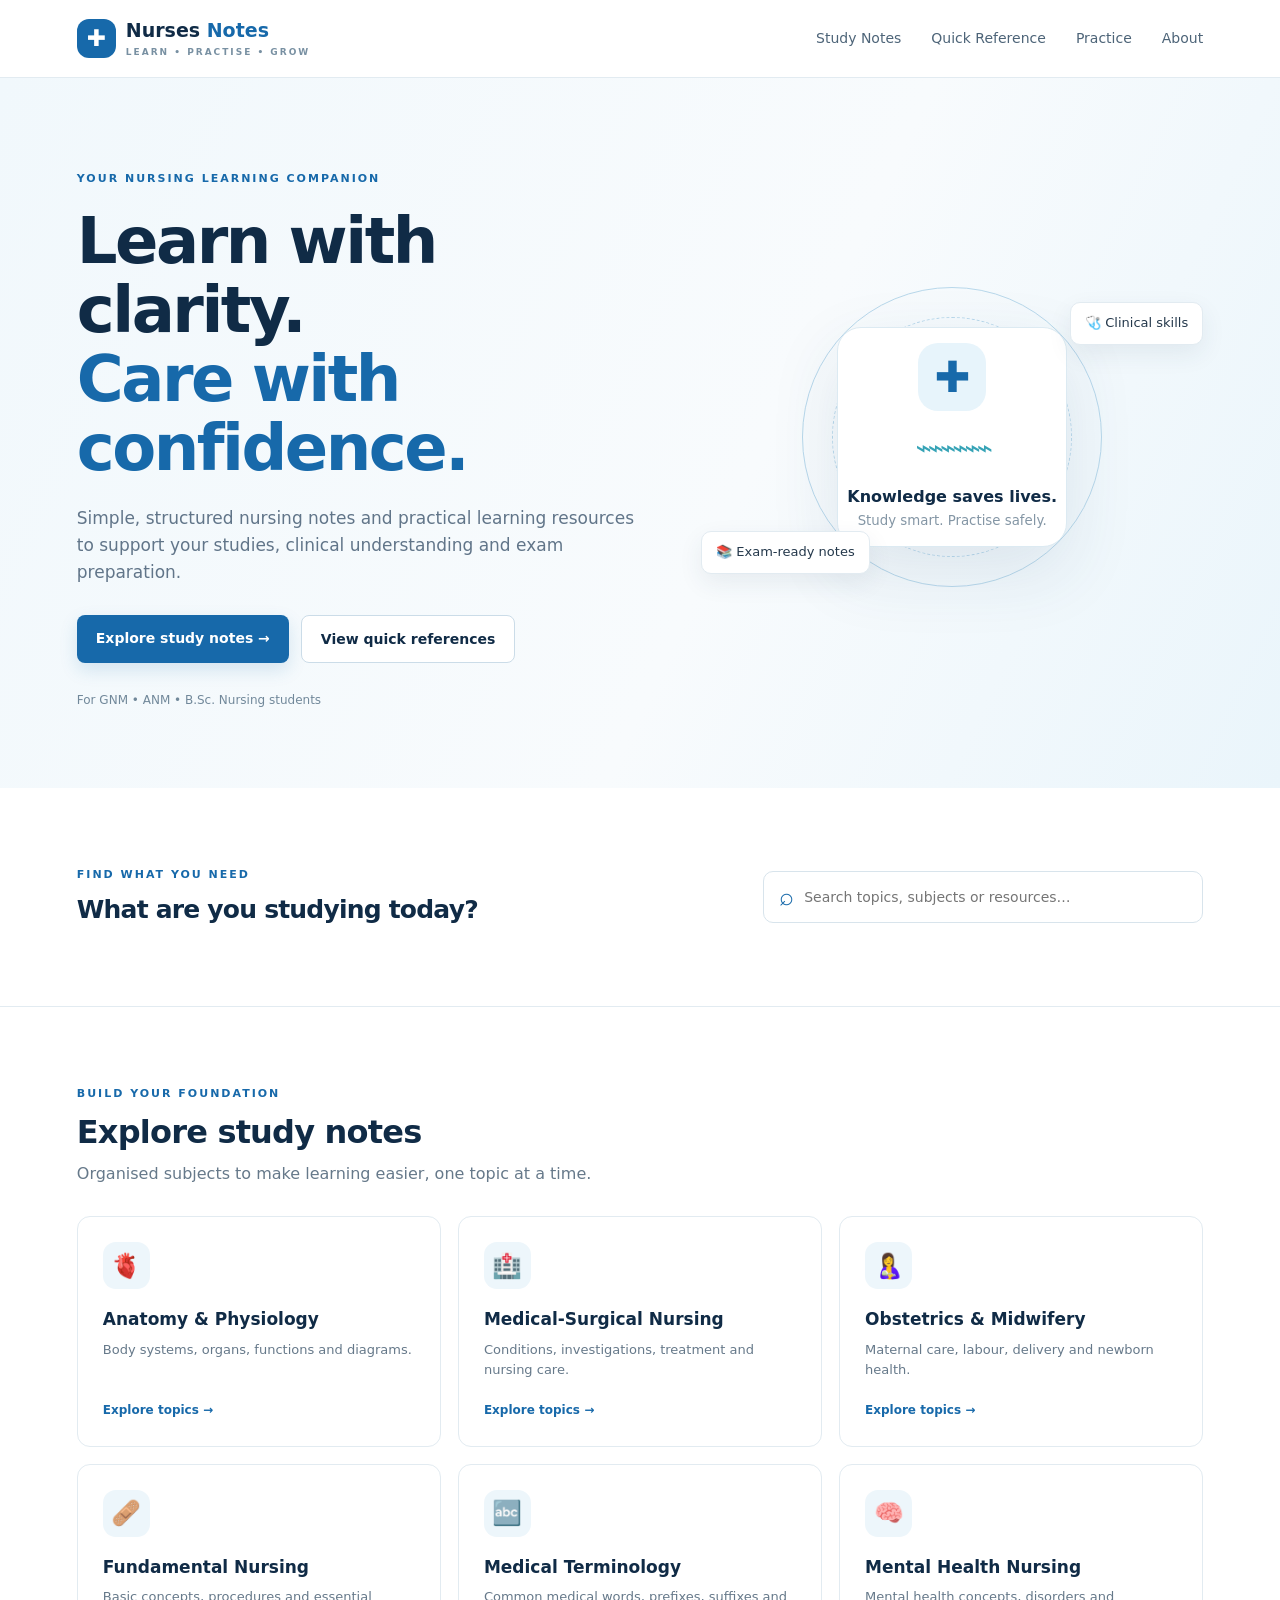
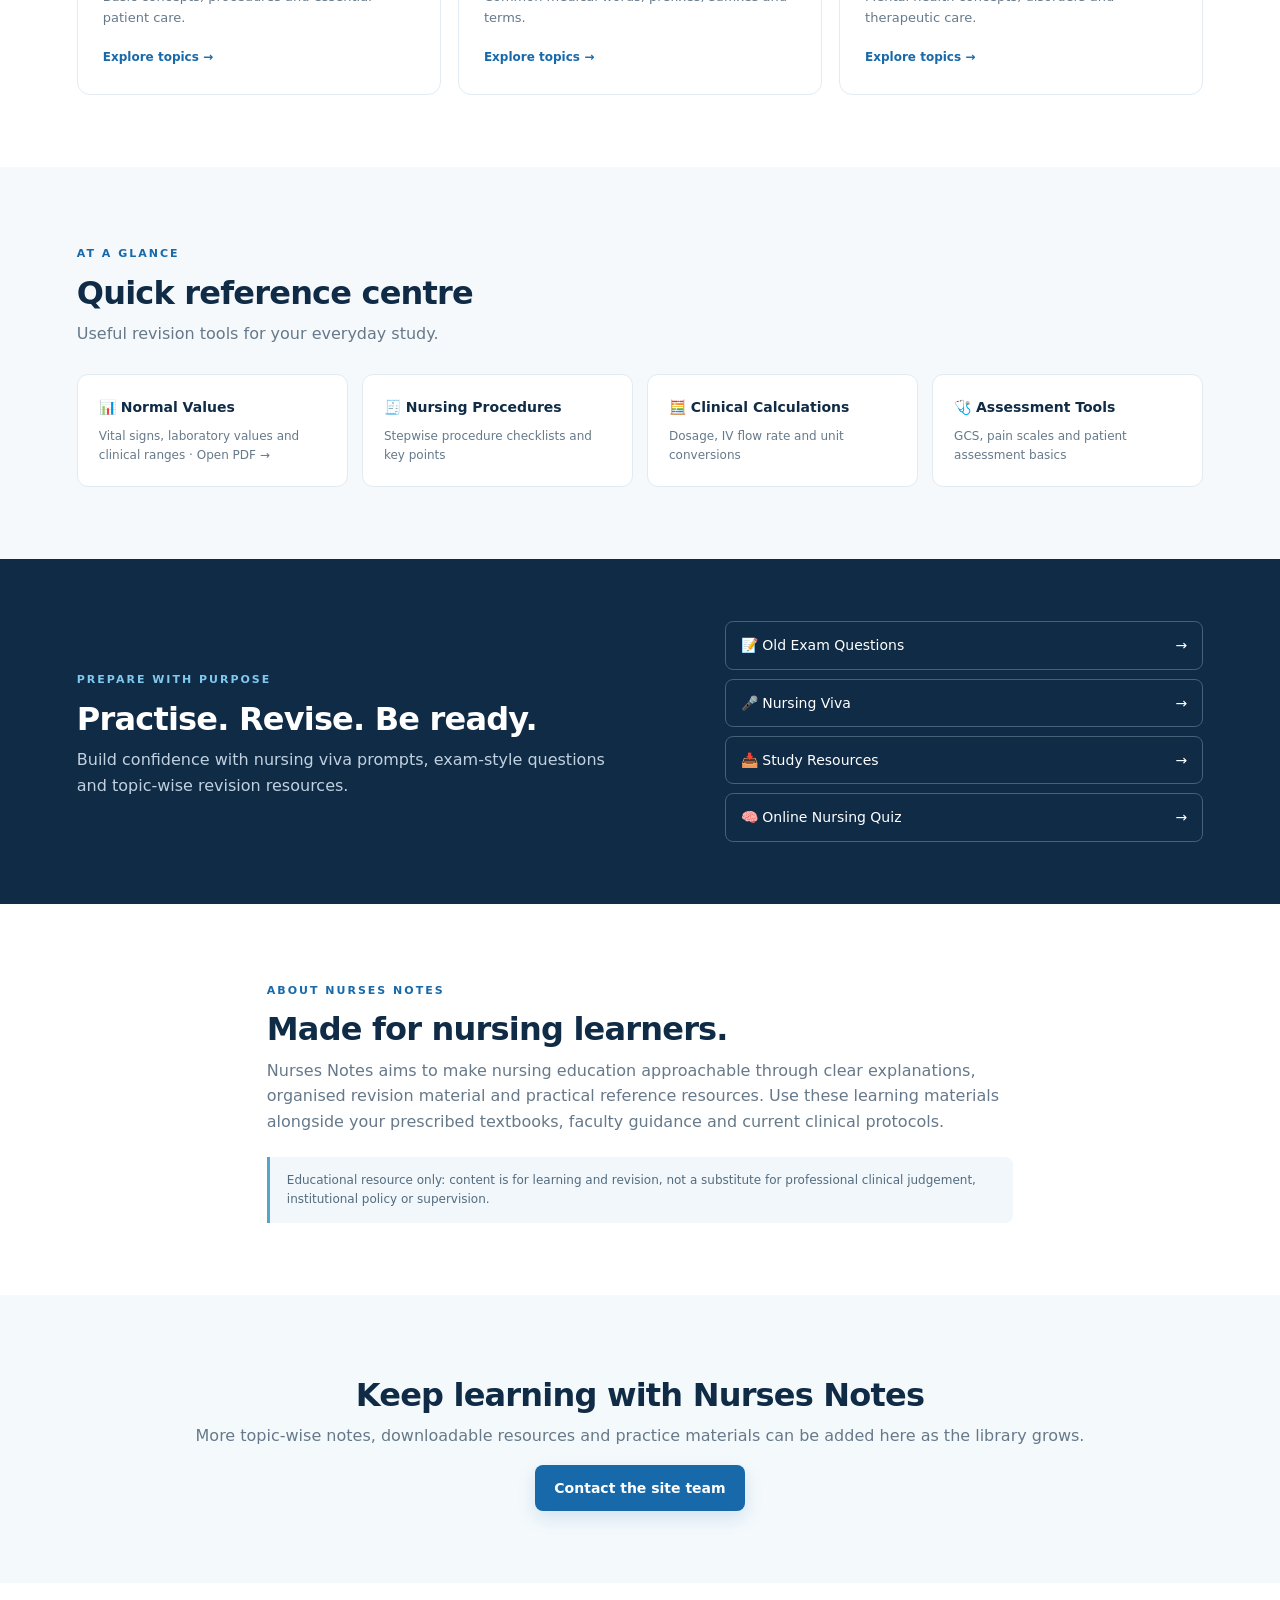
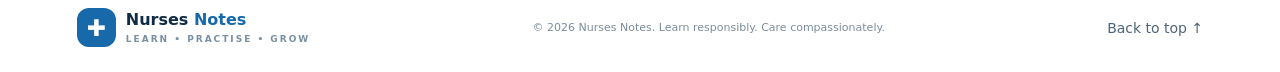
==== index.html @ 8c1443d1 "Fix HTML formatting and structure" ====
<!doctype html>
<html lang="en">
<head>
<meta charset="utf-8"><meta name="viewport" content="width=device-width, initial-scale=1">
<meta name="description" content="Nurses Notes — clear, exam-oriented nursing study notes, clinical reference charts and practice resources for nursing students.">
<title>Nurses Notes | Nursing Education</title>

<link rel="stylesheet" href="style.css">
</head>
<body>
<header class="topbar"><a class="brand" href="#home"><span class="brandmark">✚</span><span>Nurses <b>Notes</b><small>LEARN • PRACTISE • GROW</small></span></a><button class="menu" id="menu" aria-label="Toggle navigation">☰</button><nav id="nav"><a href="#subjects">Study Notes</a><a href="#quick">Quick Reference</a><a href="#practice">Practice</a><a href="#about">About</a></nav></header>
<main>
<section class="hero" id="home"><div class="hero-copy"><span class="eyebrow">YOUR NURSING LEARNING COMPANION</span><h1>Learn with clarity.<br><em>Care with confidence.</em></h1><p>Simple, structured nursing notes and practical learning resources to support your studies, clinical understanding and exam preparation.</p><div class="hero-actions"><a class="btn primary" href="#subjects">Explore study notes →</a><a class="btn secondary" href="#quick">View quick references</a></div><div class="trustline">For GNM • ANM • B.Sc. Nursing students</div></div><div class="hero-art"><div class="orbit orbit1"></div><div class="orbit orbit2"></div><div class="medical-card"><div class="cross">✚</div><div class="pulse">⌁⌁⌁⌁⌁⌁</div><strong>Knowledge saves lives.</strong><small>Study smart. Practise safely.</small></div><div class="float f1">🩺 Clinical skills</div><div class="float f2">📚 Exam-ready notes</div></div></section>
<section class="search-section"><div><span class="eyebrow">FIND WHAT YOU NEED</span><h2>What are you studying today?</h2></div><div class="searchbox"><span>⌕</span><input id="search" type="search" placeholder="Search topics, subjects or resources…" aria-label="Search study topics"></div></section>
<section class="section" id="subjects"><div class="section-head"><div><span class="eyebrow">BUILD YOUR FOUNDATION</span><h2>Explore study notes</h2><p>Organised subjects to make learning easier, one topic at a time.</p></div></div><div class="cards" id="cards">
<a class="subject" data-search="anatomy physiology body systems organs" href="anatomy-physiology.html"><span class="subject-icon">🫀</span><h3>Anatomy & Physiology</h3><p>Body systems, organs, functions and diagrams.</p><span class="more">Explore topics →</span></a>
<a class="subject" data-search="medical surgical nursing msn disease care" href="#contact"><span class="subject-icon">🏥</span><h3>Medical-Surgical Nursing</h3><p>Conditions, investigations, treatment and nursing care.</p><span class="more">Explore topics →</span></a>
<a class="subject" data-search="obstetrics midwifery pregnancy labour newborn" href="#contact"><span class="subject-icon">🤱</span><h3>Obstetrics & Midwifery</h3><p>Maternal care, labour, delivery and newborn health.</p><span class="more">Explore topics →</span></a>
<a class="subject" data-search="fundamental nursing procedures patient care" href="#contact"><span class="subject-icon">🩹</span><h3>Fundamental Nursing</h3><p>Basic concepts, procedures and essential patient care.</p><span class="more">Explore topics →</span></a>
<a class="subject" data-search="medical terminology definitions abbreviations" href="medical-terminology.html"><span class="subject-icon">🔤</span><h3>Medical Terminology</h3><p>Common medical words, prefixes, suffixes and terms.</p><span class="more">Explore topics →</span></a>
<a class="subject" data-search="psychiatric mental health nursing" href="#contact"><span class="subject-icon">🧠</span><h3>Mental Health Nursing</h3><p>Mental health concepts, disorders and therapeutic care.</p><span class="more">Explore topics →</span></a>
</div><p id="empty" class="empty" hidden>No matching topics found. Try another search.</p></section>
<section class="quick" id="quick"><div class="section-head"><div><span class="eyebrow">AT A GLANCE</span><h2>Quick reference centre</h2><p>Useful revision tools for your everyday study.</p></div></div><div class="quick-grid"><a href="normal-values.html"><b>📊 Normal Values</b><span>Vital signs, laboratory values and clinical ranges · Open PDF →</span></a><a href="#contact"><b>🧾 Nursing Procedures</b><span>Stepwise procedure checklists and key points</span></a><a href="#contact"><b>🧮 Clinical Calculations</b><span>Dosage, IV flow rate and unit conversions</span></a><a href="#contact"><b>🩺 Assessment Tools</b><span>GCS, pain scales and patient assessment basics</span></a></div></section>
<section class="practice" id="practice"><div><span class="eyebrow">PREPARE WITH PURPOSE</span><h2>Practise. Revise. Be ready.</h2><p>Build confidence with nursing viva prompts, exam-style questions and topic-wise revision resources.</p></div>
<div class="practice-links">

  <a href="old-exam-questions.html">
    📝 Old Exam Questions <span>→</span>
</a>
  <a href="#contact">
    🎤 Nursing Viva <span>→</span>
  </a>

  <a href="#contact">
    📥 Study Resources <span>→</span>
  </a>

  <a href="https://script.google.com/macros/s/AKfycbwwHkb-gn8JX1V6JcZS92VtMANInngzxkY0jnLESc9fjKZUJKZQ8vE0WVsuKpTN9gYFHg/exec" target="_blank" rel="noopener">
    🧠 Online Nursing Quiz <span>→</span>
</a>

</div></section>

<section class="about" id="about"><span class="eyebrow">ABOUT NURSES NOTES</span><h2>Made for nursing learners.</h2><p>Nurses Notes aims to make nursing education approachable through clear explanations, organised revision material and practical reference resources. Use these learning materials alongside your prescribed textbooks, faculty guidance and current clinical protocols.</p><div class="note">Educational resource only: content is for learning and revision, not a substitute for professional clinical judgement, institutional policy or supervision.</div></section>
<section class="contact" id="contact"><h2>Keep learning with Nurses Notes</h2><p>More topic-wise notes, downloadable resources and practice materials can be added here as the library grows.</p><a class="btn primary" href="contact.html">Contact the site team</a></section>
</main>
<footer><a class="brand" href="#home"><span class="brandmark">✚</span><span>Nurses <b>Notes</b><small>LEARN • PRACTISE • GROW</small></span></a><p>© 2026 Nurses Notes. Learn responsibly. Care compassionately.</p><a href="#home">Back to top ↑</a></footer>
<script src="index.js"></script>
</body></html>
---- style.css ----
:root{--navy:#102b46;--blue:#1769aa;--cyan:#e9f5fb;--ink:#24384b;--muted:#66798a;--line:#e2ebf1;--white:#fff}*{box-sizing:border-box}html{scroll-behavior:smooth}body{margin:0;font-family:Inter,ui-sans-serif,system-ui,-apple-system,"Segoe UI",sans-serif;color:var(--ink);line-height:1.6;background:#fff}
.topbar{height:78px;display:flex;align-items:center;justify-content:space-between;padding:0 max(calc((100% - 1160px)/2),6%);border-bottom:1px solid var(--line);background:#ffffffed;position:sticky;top:0;z-index:5;backdrop-filter:blur(12px)}
.brand{display:flex;gap:10px;align-items:center;text-decoration:none;color:var(--navy);font-size:19px;font-weight:650;line-height:1.15}.brand b{color:var(--blue)}
.brand small{display:block;font-size:9px;letter-spacing:2px;color:#7890a2;margin-top:5px}
.brandmark{width:39px;height:39px;border-radius:12px;background:var(--blue);color:white;display:grid;place-items:center;font-size:23px}nav{display:flex;gap:30px}nav a,footer>a{font-size:14px;color:#4d6478;text-decoration:none}nav a:hover,footer>a:hover{color:var(--blue)}
.menu{display:none;background:none;border:0;font-size:25px;color:var(--navy)}
.hero{background:linear-gradient(115deg,#f1f8fc 0%,#f8fbfd 58%,#eaf5fb 100%);padding:86px max(calc((100% - 1160px)/2),6%) 78px;display:grid;grid-template-columns:1.08fr .92fr;align-items:center;gap:35px;min-height:500px}
.eyebrow{font-size:11px;letter-spacing:2px;font-weight:750;color:var(--blue)}h1,h2,h3,p{margin-top:0}h1{font-size:clamp(42px,5vw,64px);line-height:1.08;letter-spacing:-2.5px;color:var(--navy);margin:17px 0 22px}h1 em{font-style:normal;color:var(--blue)}
.hero-copy>p{font-size:17px;color:#617589;max-width:560px}
.hero-actions{display:flex;gap:12px;flex-wrap:wrap;margin-top:28px}
.btn{padding:12px 19px;border-radius:8px;text-decoration:none;font-weight:650;font-size:14px;display:inline-block}
.primary{background:var(--blue);color:white;box-shadow:0 7px 18px #1769aa26}
.secondary{border:1px solid #cbdce8;color:var(--navy);background:white}
.trustline{margin-top:28px;color:#71889a;font-size:12px}
.hero-art{height:330px;position:relative;display:grid;place-items:center}
.orbit{position:absolute;border:1px solid #b8d8eb;border-radius:50%;width:300px;height:300px}
.orbit2{width:240px;height:240px;border-style:dashed}
.medical-card{width:230px;height:220px;background:white;border:1px solid #dceaf2;border-radius:24px;box-shadow:0 25px 70px #234c6b1c;display:flex;flex-direction:column;align-items:center;justify-content:center;z-index:1}
.cross{width:68px;height:68px;border-radius:20px;background:#e7f4fb;color:var(--blue);font-size:43px;display:grid;place-items:center}
.pulse{font-size:27px;color:#36a3b6;letter-spacing:-4px;margin:15px}
.medical-card strong{color:var(--navy)}
.medical-card small{color:#8496a5}
.float{position:absolute;background:white;border:1px solid var(--line);border-radius:10px;padding:10px 14px;box-shadow:0 9px 25px #25465b14;font-size:13px;z-index:2}
.f1{top:30px;right:0}.f2{bottom:28px;left:0}
.search-section,.section,.quick,.about,.contact{padding:72px max(calc((100% - 1160px)/2),6%)}
.search-section{display:flex;align-items:center;justify-content:space-between;gap:30px;border-bottom:1px solid var(--line)}h2{font-size:32px;letter-spacing:-.8px;line-height:1.2;color:var(--navy);margin:9px 0 9px}
.search-section h2{font-size:25px}.searchbox{width:min(440px,100%);border:1px solid #d8e4ec;border-radius:10px;display:flex;align-items:center;padding:0 15px;height:52px;color:var(--blue);font-size:25px;background:#fff}
.searchbox input{border:0;outline:0;width:100%;padding:10px;font:inherit;font-size:14px;color:var(--ink)}.section-head p,.quick .section-head p{color:var(--muted);margin-bottom:0}.cards{display:grid;grid-template-columns:repeat(3,1fr);gap:17px;margin-top:30px}
.subject{padding:25px;border:1px solid var(--line);border-radius:13px;text-decoration:none;color:inherit;transition:.2s;background:#fff}
.subject:hover{transform:translateY(-4px);box-shadow:0 15px 35px #173b5610;border-color:#b9d8e9}
.subject-icon{width:47px;height:47px;border-radius:13px;background:#edf6fb;display:grid;place-items:center;font-size:24px}
.subject h3{color:var(--navy);font-size:17px;margin:17px 0 6px}.subject p{font-size:13px;color:var(--muted);min-height:42px;margin-bottom:14px}
.more{font-size:12px;color:var(--blue);font-weight:700}.empty{color:var(--muted);padding:20px}.quick{background:#f5f9fc}.quick-grid{display:grid;grid-template-columns:repeat(4,1fr);gap:14px;margin-top:28px}
.quick-grid a{padding:21px;background:#fff;border:1px solid var(--line);border-radius:11px;text-decoration:none;color:var(--navy)}.quick-grid b,.quick-grid span{display:block}.quick-grid b{font-size:14px}.quick-grid span{font-size:12px;color:var(--muted);margin-top:8px}
.practice{background:var(--navy);color:white;padding:62px max(calc((100% - 1160px)/2),6%);display:grid;grid-template-columns:1fr .8fr;gap:50px;align-items:center}.practice .eyebrow{color:#80c8ed}.practice h2{color:white}.practice p{color:#c1d1df;max-width:530px;margin:0}.practice-links{display:grid;gap:9px}.practice-links a{display:flex;justify-content:space-between;padding:12px 15px;border:1px solid #456077;border-radius:8px;color:white;text-decoration:none;font-size:14px}.practice-links a:hover{background:#1a3d5a}.about{max-width:900px;margin:auto}.about p{color:var(--muted);max-width:780px}.note{background:#f1f7fa;border-left:3px solid #55a4ca;padding:14px 17px;border-radius:0 8px 8px 0;font-size:12px;color:#536b7e;margin-top:22px}.contact{text-align:center;background:#f4f9fc}.contact p{color:var(--muted)}footer{padding:25px max(calc((100% - 1160px)/2),6%);display:flex;align-items:center;justify-content:space-between;gap:20px}footer p{font-size:11px;color:#7b8d9c;margin:0}footer .brand{font-size:16px}.empty[hidden]{display:none}@media(max-width:760px){.topbar{height:68px;padding:0 5%}.menu{display:block}nav{display:none;position:absolute;top:67px;left:0;right:0;padding:16px 6%;background:white;border-bottom:1px solid var(--line);flex-direction:column;gap:14px}nav.open{display:flex}.hero{padding:60px 6% 48px;grid-template-columns:1fr;min-height:auto}.hero-art{height:270px}.orbit{width:250px;height:250px}.orbit2{width:205px;height:205px}.search-section{padding:45px 6%;display:block}.searchbox{margin-top:20px}.section,.quick,.about,.contact{padding:52px 6%}h2{font-size:27px}.cards{grid-template-columns:1fr 1fr}.quick-grid{grid-template-columns:1fr 1fr}.practice{padding:48px 6%;grid-template-columns:1fr;gap:25px}footer{padding:25px 6%;flex-wrap:wrap}footer p{order:3;width:100%}}@media(max-width:440px){.cards{grid-template-columns:1fr}.hero-actions .btn{width:100%;text-align:center}.quick-grid{grid-template-columns:1fr 1fr}.float{font-size:11px;padding:8px}.f1{right:-4px}.f2{left:-4px}}
.site-logo {
    width: 25px !important;
    height: 25px !important;
    max-width: 25px !important;
    max-height: 25px !important;
    object-fit: contain;
    display: inline-block;
    vertical-align: middle;
    margin: 2px;
}
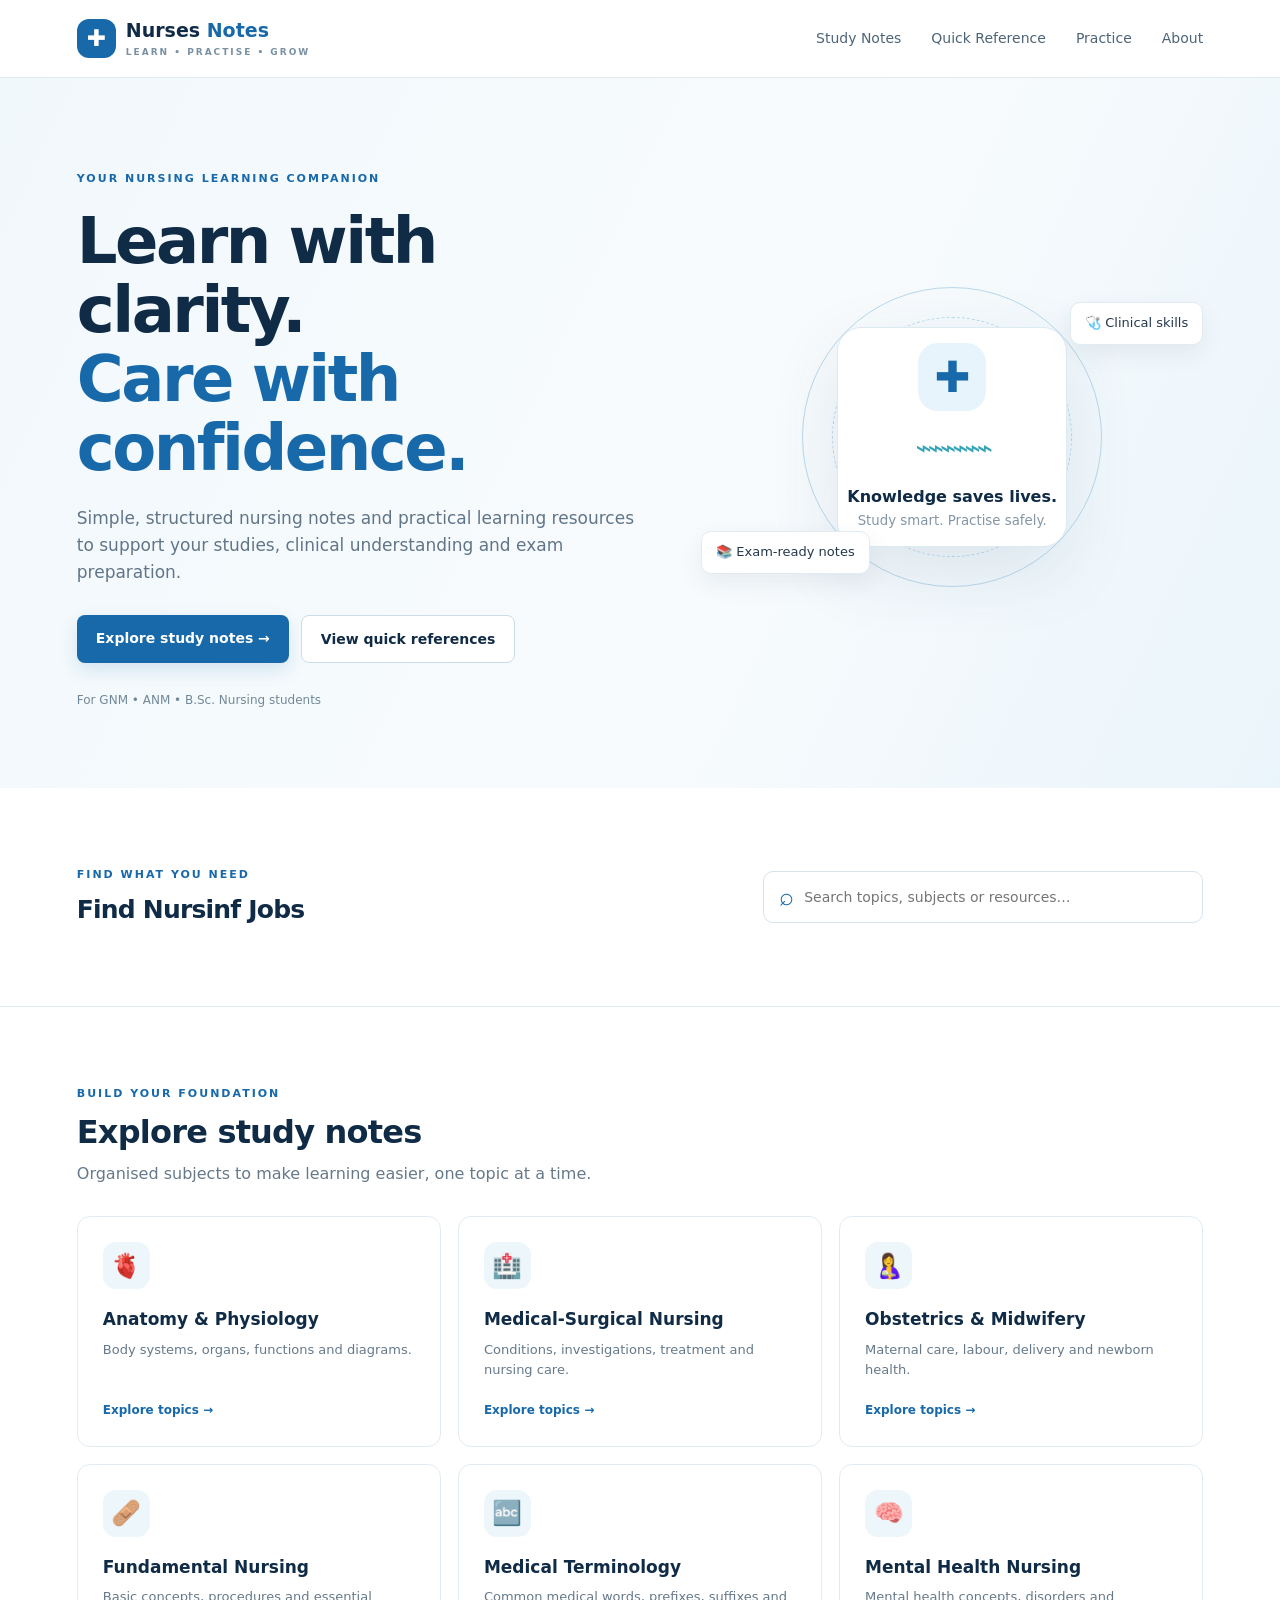
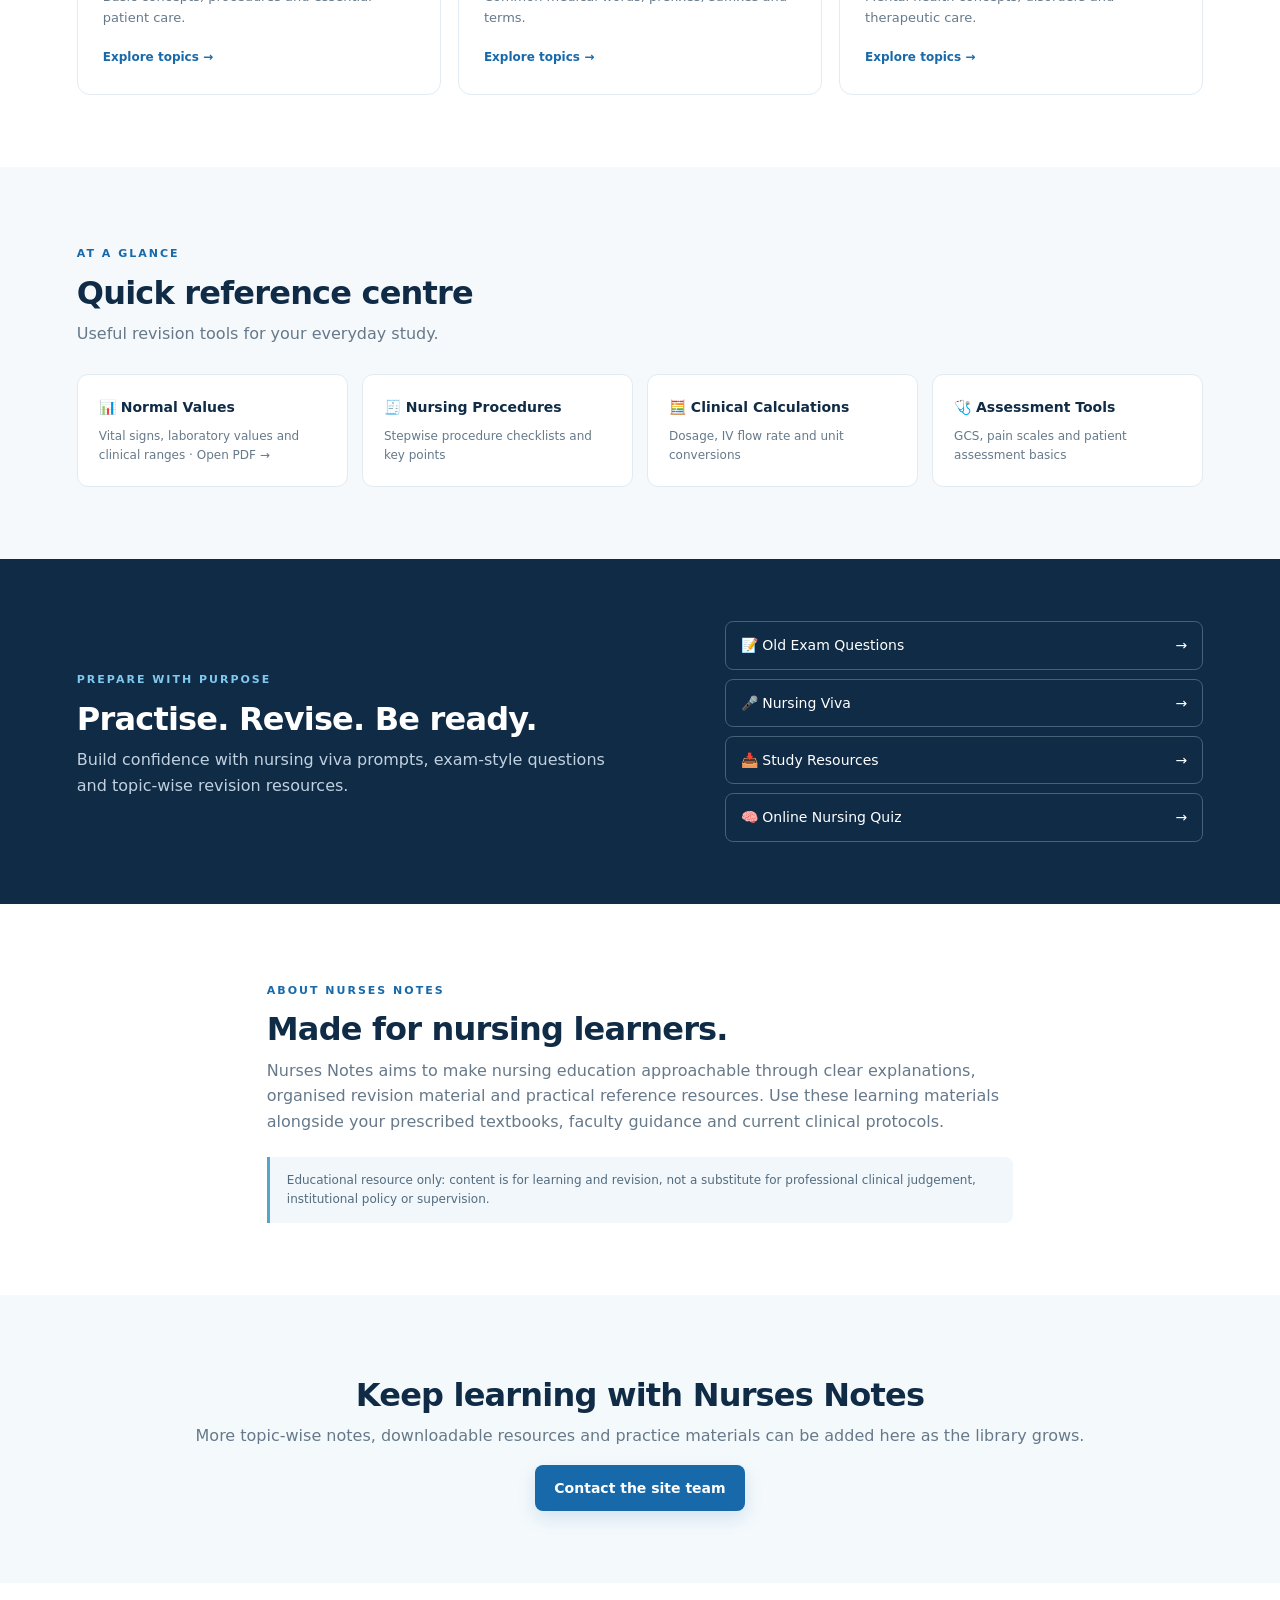
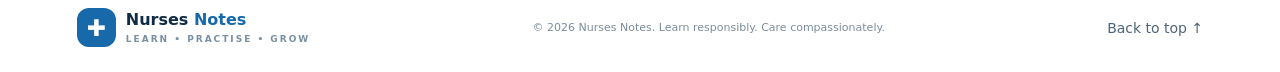
==== commit 6a17a997: "Fix HTML formatting issues in index.html" ====
--- a/index.html
+++ b/index.html
@@ -11,7 +11,7 @@
 <header class="topbar"><a class="brand" href="#home"><span class="brandmark">✚</span><span>Nurses <b>Notes</b><small>LEARN • PRACTISE • GROW</small></span></a><button class="menu" id="menu" aria-label="Toggle navigation">☰</button><nav id="nav"><a href="#subjects">Study Notes</a><a href="#quick">Quick Reference</a><a href="#practice">Practice</a><a href="#about">About</a></nav></header>
 <main>
 <section class="hero" id="home"><div class="hero-copy"><span class="eyebrow">YOUR NURSING LEARNING COMPANION</span><h1>Learn with clarity.<br><em>Care with confidence.</em></h1><p>Simple, structured nursing notes and practical learning resources to support your studies, clinical understanding and exam preparation.</p><div class="hero-actions"><a class="btn primary" href="#subjects">Explore study notes →</a><a class="btn secondary" href="#quick">View quick references</a></div><div class="trustline">For GNM • ANM • B.Sc. Nursing students</div></div><div class="hero-art"><div class="orbit orbit1"></div><div class="orbit orbit2"></div><div class="medical-card"><div class="cross">✚</div><div class="pulse">⌁⌁⌁⌁⌁⌁</div><strong>Knowledge saves lives.</strong><small>Study smart. Practise safely.</small></div><div class="float f1">🩺 Clinical skills</div><div class="float f2">📚 Exam-ready notes</div></div></section>
-<section class="search-section"><div><span class="eyebrow">FIND WHAT YOU NEED</span><h2>What are you studying today?</h2></div><div class="searchbox"><span>⌕</span><input id="search" type="search" placeholder="Search topics, subjects or resources…" aria-label="Search study topics"></div></section>
+<section class="search-section"><div><span class="eyebrow">FIND WHAT YOU NEED</span><h2>Find Nursinf Jobs</h2></div><div class="searchbox"><span>⌕</span><input id="search" type="search" placeholder="Search topics, subjects or resources…" aria-label="Search study topics"></div></section>
 <section class="section" id="subjects"><div class="section-head"><div><span class="eyebrow">BUILD YOUR FOUNDATION</span><h2>Explore study notes</h2><p>Organised subjects to make learning easier, one topic at a time.</p></div></div><div class="cards" id="cards">
 <a class="subject" data-search="anatomy physiology body systems organs" href="anatomy-physiology.html"><span class="subject-icon">🫀</span><h3>Anatomy & Physiology</h3><p>Body systems, organs, functions and diagrams.</p><span class="more">Explore topics →</span></a>
 <a class="subject" data-search="medical surgical nursing msn disease care" href="#contact"><span class="subject-icon">🏥</span><h3>Medical-Surgical Nursing</h3><p>Conditions, investigations, treatment and nursing care.</p><span class="more">Explore topics →</span></a>
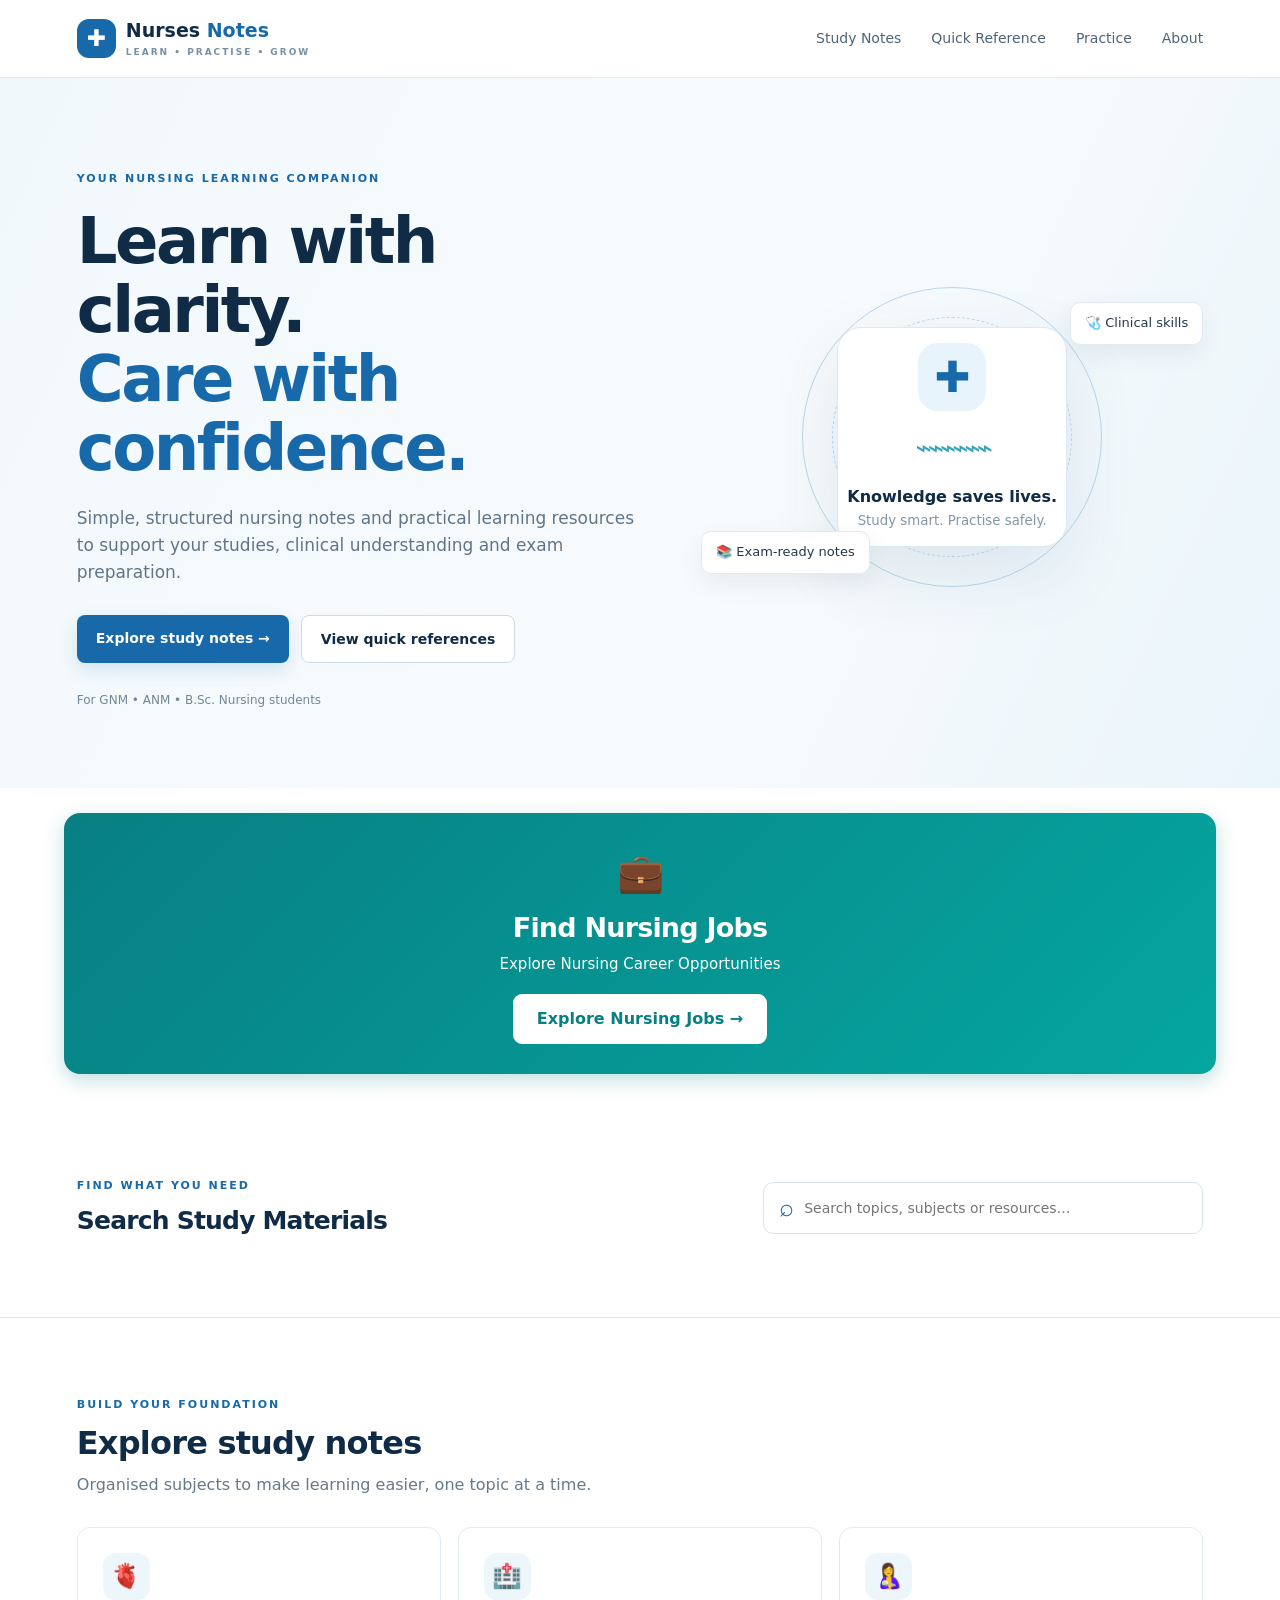
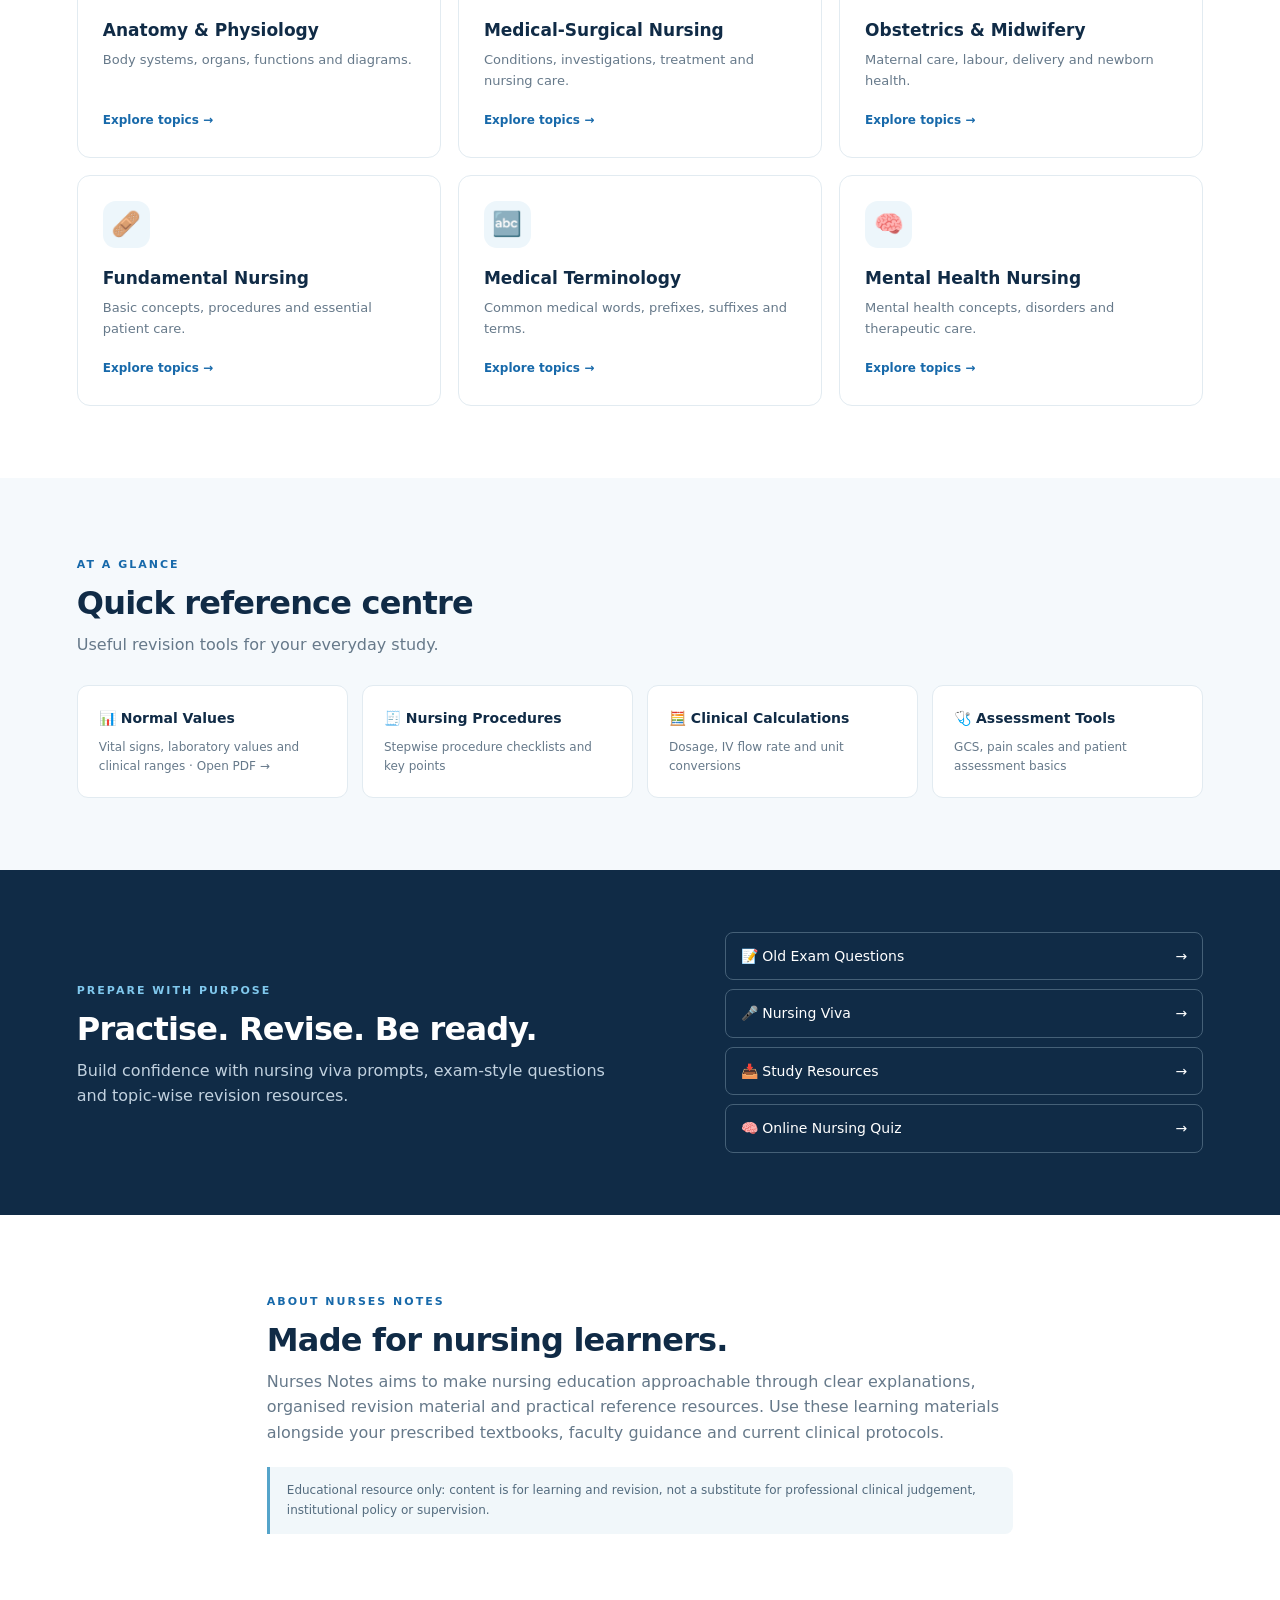
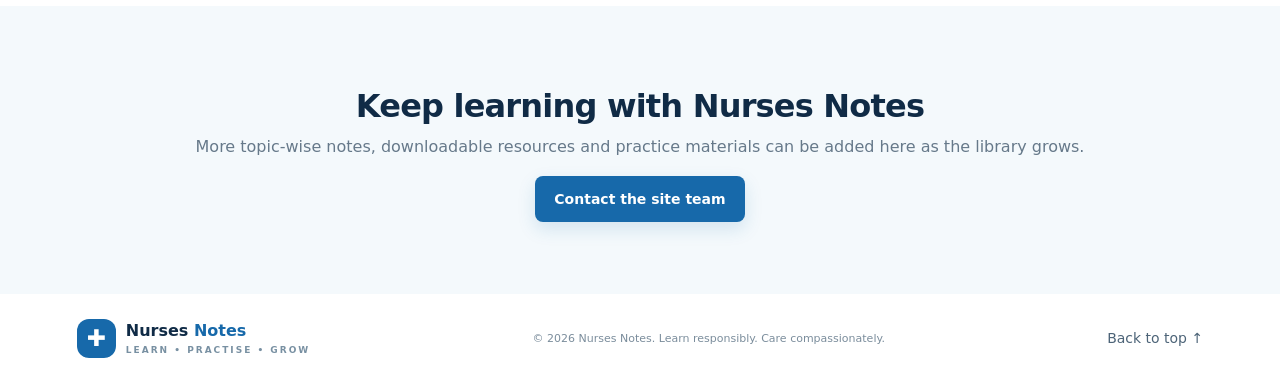
==== commit 4efdb60d: "Add jobs section with search functionality Added a new jobs section with a banner and search functio" ====
--- a/index.html
+++ b/index.html
@@ -1,50 +1,384 @@
 <!doctype html>
 <html lang="en">
 <head>
-<meta charset="utf-8"><meta name="viewport" content="width=device-width, initial-scale=1">
+<meta charset="utf-8">
+<meta name="viewport" content="width=device-width, initial-scale=1">
+
 <meta name="description" content="Nurses Notes — clear, exam-oriented nursing study notes, clinical reference charts and practice resources for nursing students.">
+
 <title>Nurses Notes | Nursing Education</title>
 
 <link rel="stylesheet" href="style.css">
+
+<style>
+/* Nursing Jobs Highlight */
+.jobs-section {
+  padding: 25px 5%;
+}
+
+.jobs-banner {
+  background: linear-gradient(135deg, #087f83, #05a6a0);
+  color: white;
+  text-align: center;
+  padding: 30px 18px;
+  border-radius: 16px;
+  box-shadow: 0 6px 20px rgba(8,127,131,.25);
+}
+
+.jobs-banner .jobs-icon {
+  font-size: 38px;
+  display: block;
+  margin-bottom: 8px;
+}
+
+.jobs-banner h2 {
+  color: white;
+  font-size: 27px;
+  margin: 5px 0 8px;
+}
+
+.jobs-banner p {
+  color: white;
+  margin: 0 0 18px;
+  font-size: 15px;
+}
+
+.jobs-button {
+  display: inline-block;
+  background: white;
+  color: #087f83;
+  text-decoration: none;
+  font-weight: bold;
+  padding: 12px 24px;
+  border-radius: 9px;
+  transition: .2s;
+}
+
+.jobs-button:hover {
+  background: #eaf5f5;
+  transform: translateY(-2px);
+}
+
+@media(max-width:600px) {
+  .jobs-banner h2 {
+    font-size: 23px;
+  }
+}
+</style>
 </head>
+
 <body>
-<header class="topbar"><a class="brand" href="#home"><span class="brandmark">✚</span><span>Nurses <b>Notes</b><small>LEARN • PRACTISE • GROW</small></span></a><button class="menu" id="menu" aria-label="Toggle navigation">☰</button><nav id="nav"><a href="#subjects">Study Notes</a><a href="#quick">Quick Reference</a><a href="#practice">Practice</a><a href="#about">About</a></nav></header>
+
+<header class="topbar">
+  <a class="brand" href="#home">
+    <span class="brandmark">✚</span>
+    <span>Nurses <b>Notes</b>
+      <small>LEARN • PRACTISE • GROW</small>
+    </span>
+  </a>
+
+  <button class="menu" id="menu" aria-label="Toggle navigation">☰</button>
+
+  <nav id="nav">
+    <a href="#subjects">Study Notes</a>
+    <a href="#quick">Quick Reference</a>
+    <a href="#practice">Practice</a>
+    <a href="#about">About</a>
+  </nav>
+</header>
+
 <main>
-<section class="hero" id="home"><div class="hero-copy"><span class="eyebrow">YOUR NURSING LEARNING COMPANION</span><h1>Learn with clarity.<br><em>Care with confidence.</em></h1><p>Simple, structured nursing notes and practical learning resources to support your studies, clinical understanding and exam preparation.</p><div class="hero-actions"><a class="btn primary" href="#subjects">Explore study notes →</a><a class="btn secondary" href="#quick">View quick references</a></div><div class="trustline">For GNM • ANM • B.Sc. Nursing students</div></div><div class="hero-art"><div class="orbit orbit1"></div><div class="orbit orbit2"></div><div class="medical-card"><div class="cross">✚</div><div class="pulse">⌁⌁⌁⌁⌁⌁</div><strong>Knowledge saves lives.</strong><small>Study smart. Practise safely.</small></div><div class="float f1">🩺 Clinical skills</div><div class="float f2">📚 Exam-ready notes</div></div></section>
-<section class="search-section"><div><span class="eyebrow">FIND WHAT YOU NEED</span><h2>Find Nursinf Jobs</h2></div><div class="searchbox"><span>⌕</span><input id="search" type="search" placeholder="Search topics, subjects or resources…" aria-label="Search study topics"></div></section>
-<section class="section" id="subjects"><div class="section-head"><div><span class="eyebrow">BUILD YOUR FOUNDATION</span><h2>Explore study notes</h2><p>Organised subjects to make learning easier, one topic at a time.</p></div></div><div class="cards" id="cards">
-<a class="subject" data-search="anatomy physiology body systems organs" href="anatomy-physiology.html"><span class="subject-icon">🫀</span><h3>Anatomy & Physiology</h3><p>Body systems, organs, functions and diagrams.</p><span class="more">Explore topics →</span></a>
-<a class="subject" data-search="medical surgical nursing msn disease care" href="#contact"><span class="subject-icon">🏥</span><h3>Medical-Surgical Nursing</h3><p>Conditions, investigations, treatment and nursing care.</p><span class="more">Explore topics →</span></a>
-<a class="subject" data-search="obstetrics midwifery pregnancy labour newborn" href="#contact"><span class="subject-icon">🤱</span><h3>Obstetrics & Midwifery</h3><p>Maternal care, labour, delivery and newborn health.</p><span class="more">Explore topics →</span></a>
-<a class="subject" data-search="fundamental nursing procedures patient care" href="#contact"><span class="subject-icon">🩹</span><h3>Fundamental Nursing</h3><p>Basic concepts, procedures and essential patient care.</p><span class="more">Explore topics →</span></a>
-<a class="subject" data-search="medical terminology definitions abbreviations" href="medical-terminology.html"><span class="subject-icon">🔤</span><h3>Medical Terminology</h3><p>Common medical words, prefixes, suffixes and terms.</p><span class="more">Explore topics →</span></a>
-<a class="subject" data-search="psychiatric mental health nursing" href="#contact"><span class="subject-icon">🧠</span><h3>Mental Health Nursing</h3><p>Mental health concepts, disorders and therapeutic care.</p><span class="more">Explore topics →</span></a>
-</div><p id="empty" class="empty" hidden>No matching topics found. Try another search.</p></section>
-<section class="quick" id="quick"><div class="section-head"><div><span class="eyebrow">AT A GLANCE</span><h2>Quick reference centre</h2><p>Useful revision tools for your everyday study.</p></div></div><div class="quick-grid"><a href="normal-values.html"><b>📊 Normal Values</b><span>Vital signs, laboratory values and clinical ranges · Open PDF →</span></a><a href="#contact"><b>🧾 Nursing Procedures</b><span>Stepwise procedure checklists and key points</span></a><a href="#contact"><b>🧮 Clinical Calculations</b><span>Dosage, IV flow rate and unit conversions</span></a><a href="#contact"><b>🩺 Assessment Tools</b><span>GCS, pain scales and patient assessment basics</span></a></div></section>
-<section class="practice" id="practice"><div><span class="eyebrow">PREPARE WITH PURPOSE</span><h2>Practise. Revise. Be ready.</h2><p>Build confidence with nursing viva prompts, exam-style questions and topic-wise revision resources.</p></div>
-<div class="practice-links">
-
-  <a href="old-exam-questions.html">
-    📝 Old Exam Questions <span>→</span>
-</a>
-  <a href="#contact">
-    🎤 Nursing Viva <span>→</span>
+
+<!-- HERO -->
+<section class="hero" id="home">
+
+  <div class="hero-copy">
+    <span class="eyebrow">YOUR NURSING LEARNING COMPANION</span>
+
+    <h1>
+      Learn with clarity.<br>
+      <em>Care with confidence.</em>
+    </h1>
+
+    <p>
+      Simple, structured nursing notes and practical learning
+      resources to support your studies, clinical understanding
+      and exam preparation.
+    </p>
+
+    <div class="hero-actions">
+      <a class="btn primary" href="#subjects">Explore study notes →</a>
+      <a class="btn secondary" href="#quick">View quick references</a>
+    </div>
+
+    <div class="trustline">
+      For GNM • ANM • B.Sc. Nursing students
+    </div>
+  </div>
+
+  <div class="hero-art">
+    <div class="orbit orbit1"></div>
+    <div class="orbit orbit2"></div>
+
+    <div class="medical-card">
+      <div class="cross">✚</div>
+      <div class="pulse">⌁⌁⌁⌁⌁⌁</div>
+      <strong>Knowledge saves lives.</strong>
+      <small>Study smart. Practise safely.</small>
+    </div>
+
+    <div class="float f1">🩺 Clinical skills</div>
+    <div class="float f2">📚 Exam-ready notes</div>
+  </div>
+
+</section>
+
+<!-- FIND NURSING JOBS -->
+<section class="jobs-section">
+  <div class="jobs-banner">
+
+    <span class="jobs-icon">💼</span>
+
+    <h2>Find Nursing Jobs</h2>
+
+    <p>
+      Explore Nursing Career Opportunities
+    </p>
+
+    <a class="jobs-button" href="jobs.html">
+      Explore Nursing Jobs →
+    </a>
+
+  </div>
+</section>
+
+<!-- SEARCH -->
+<section class="search-section">
+
+  <div>
+    <span class="eyebrow">FIND WHAT YOU NEED</span>
+    <h2>Search Study Materials</h2>
+  </div>
+
+  <div class="searchbox">
+    <span>⌕</span>
+    <input
+      id="search"
+      type="search"
+      placeholder="Search topics, subjects or resources…"
+      aria-label="Search study topics">
+  </div>
+
+</section>
+
+<!-- STUDY NOTES -->
+<section class="section" id="subjects">
+
+  <div class="section-head">
+    <div>
+      <span class="eyebrow">BUILD YOUR FOUNDATION</span>
+      <h2>Explore study notes</h2>
+      <p>Organised subjects to make learning easier, one topic at a time.</p>
+    </div>
+  </div>
+
+  <div class="cards" id="cards">
+
+    <a class="subject"
+       data-search="anatomy physiology body systems organs"
+       href="anatomy-physiology.html">
+      <span class="subject-icon">🫀</span>
+      <h3>Anatomy & Physiology</h3>
+      <p>Body systems, organs, functions and diagrams.</p>
+      <span class="more">Explore topics →</span>
+    </a>
+
+    <a class="subject"
+       data-search="medical surgical nursing msn disease care"
+       href="#contact">
+      <span class="subject-icon">🏥</span>
+      <h3>Medical-Surgical Nursing</h3>
+      <p>Conditions, investigations, treatment and nursing care.</p>
+      <span class="more">Explore topics →</span>
+    </a>
+
+    <a class="subject"
+       data-search="obstetrics midwifery pregnancy labour newborn"
+       href="#contact">
+      <span class="subject-icon">🤱</span>
+      <h3>Obstetrics & Midwifery</h3>
+      <p>Maternal care, labour, delivery and newborn health.</p>
+      <span class="more">Explore topics →</span>
+    </a>
+
+    <a class="subject"
+       data-search="fundamental nursing procedures patient care"
+       href="#contact">
+      <span class="subject-icon">🩹</span>
+      <h3>Fundamental Nursing</h3>
+      <p>Basic concepts, procedures and essential patient care.</p>
+      <span class="more">Explore topics →</span>
+    </a>
+
+    <a class="subject"
+       data-search="medical terminology definitions abbreviations"
+       href="medical-terminology.html">
+      <span class="subject-icon">🔤</span>
+      <h3>Medical Terminology</h3>
+      <p>Common medical words, prefixes, suffixes and terms.</p>
+      <span class="more">Explore topics →</span>
+    </a>
+
+    <a class="subject"
+       data-search="psychiatric mental health nursing"
+       href="#contact">
+      <span class="subject-icon">🧠</span>
+      <h3>Mental Health Nursing</h3>
+      <p>Mental health concepts, disorders and therapeutic care.</p>
+      <span class="more">Explore topics →</span>
+    </a>
+
+  </div>
+
+  <p id="empty" class="empty" hidden>
+    No matching topics found. Try another search.
+  </p>
+
+</section>
+
+<!-- QUICK REFERENCE -->
+<section class="quick" id="quick">
+
+  <div class="section-head">
+    <div>
+      <span class="eyebrow">AT A GLANCE</span>
+      <h2>Quick reference centre</h2>
+      <p>Useful revision tools for your everyday study.</p>
+    </div>
+  </div>
+
+  <div class="quick-grid">
+
+    <a href="normal-values.html">
+      <b>📊 Normal Values</b>
+      <span>Vital signs, laboratory values and clinical ranges · Open PDF →</span>
+    </a>
+
+    <a href="#contact">
+      <b>🧾 Nursing Procedures</b>
+      <span>Stepwise procedure checklists and key points</span>
+    </a>
+
+    <a href="#contact">
+      <b>🧮 Clinical Calculations</b>
+      <span>Dosage, IV flow rate and unit conversions</span>
+    </a>
+
+    <a href="#contact">
+      <b>🩺 Assessment Tools</b>
+      <span>GCS, pain scales and patient assessment basics</span>
+    </a>
+
+  </div>
+
+</section>
+
+<!-- PRACTICE -->
+<section class="practice" id="practice">
+
+  <div>
+    <span class="eyebrow">PREPARE WITH PURPOSE</span>
+    <h2>Practise. Revise. Be ready.</h2>
+    <p>
+      Build confidence with nursing viva prompts, exam-style
+      questions and topic-wise revision resources.
+    </p>
+  </div>
+
+  <div class="practice-links">
+
+    <a href="old-exam-questions.html">
+      📝 Old Exam Questions <span>→</span>
+    </a>
+
+    <a href="#contact">
+      🎤 Nursing Viva <span>→</span>
+    </a>
+
+    <a href="#contact">
+      📥 Study Resources <span>→</span>
+    </a>
+
+    <a href="https://script.google.com/macros/s/AKfycbwwHkb-gn8JX1V6JcZS92VtMANInngzxkY0jnLESc9fjKZUJKZQ8vE0WVsuKpTN9gYFHg/exec"
+       target="_blank" rel="noopener">
+      🧠 Online Nursing Quiz <span>→</span>
+    </a>
+
+  </div>
+
+</section>
+
+<!-- ABOUT -->
+<section class="about" id="about">
+
+  <span class="eyebrow">ABOUT NURSES NOTES</span>
+
+  <h2>Made for nursing learners.</h2>
+
+  <p>
+    Nurses Notes aims to make nursing education approachable
+    through clear explanations, organised revision material
+    and practical reference resources. Use these learning
+    materials alongside your prescribed textbooks, faculty
+    guidance and current clinical protocols.
+  </p>
+
+  <div class="note">
+    Educational resource only: content is for learning and
+    revision, not a substitute for professional clinical
+    judgement, institutional policy or supervision.
+  </div>
+
+</section>
+
+<!-- CONTACT -->
+<section class="contact" id="contact">
+
+  <h2>Keep learning with Nurses Notes</h2>
+
+  <p>
+    More topic-wise notes, downloadable resources and
+    practice materials can be added here as the library grows.
+  </p>
+
+  <a class="btn primary" href="contact.html">
+    Contact the site team
   </a>
 
-  <a href="#contact">
-    📥 Study Resources <span>→</span>
+</section>
+
+</main>
+
+<!-- FOOTER -->
+<footer>
+
+  <a class="brand" href="#home">
+    <span class="brandmark">✚</span>
+    <span>Nurses <b>Notes</b>
+      <small>LEARN • PRACTISE • GROW</small>
+    </span>
   </a>
 
-  <a href="https://script.google.com/macros/s/AKfycbwwHkb-gn8JX1V6JcZS92VtMANInngzxkY0jnLESc9fjKZUJKZQ8vE0WVsuKpTN9gYFHg/exec" target="_blank" rel="noopener">
-    🧠 Online Nursing Quiz <span>→</span>
-</a>
-
-</div></section>
-
-<section class="about" id="about"><span class="eyebrow">ABOUT NURSES NOTES</span><h2>Made for nursing learners.</h2><p>Nurses Notes aims to make nursing education approachable through clear explanations, organised revision material and practical reference resources. Use these learning materials alongside your prescribed textbooks, faculty guidance and current clinical protocols.</p><div class="note">Educational resource only: content is for learning and revision, not a substitute for professional clinical judgement, institutional policy or supervision.</div></section>
-<section class="contact" id="contact"><h2>Keep learning with Nurses Notes</h2><p>More topic-wise notes, downloadable resources and practice materials can be added here as the library grows.</p><a class="btn primary" href="contact.html">Contact the site team</a></section>
-</main>
-<footer><a class="brand" href="#home"><span class="brandmark">✚</span><span>Nurses <b>Notes</b><small>LEARN • PRACTISE • GROW</small></span></a><p>© 2026 Nurses Notes. Learn responsibly. Care compassionately.</p><a href="#home">Back to top ↑</a></footer>
+  <p>
+    © 2026 Nurses Notes. Learn responsibly. Care compassionately.
+  </p>
+
+  <a href="#home">Back to top ↑</a>
+
+</footer>
+
 <script src="index.js"></script>
-</body></html>
-
+
+</body>
+</html>
+
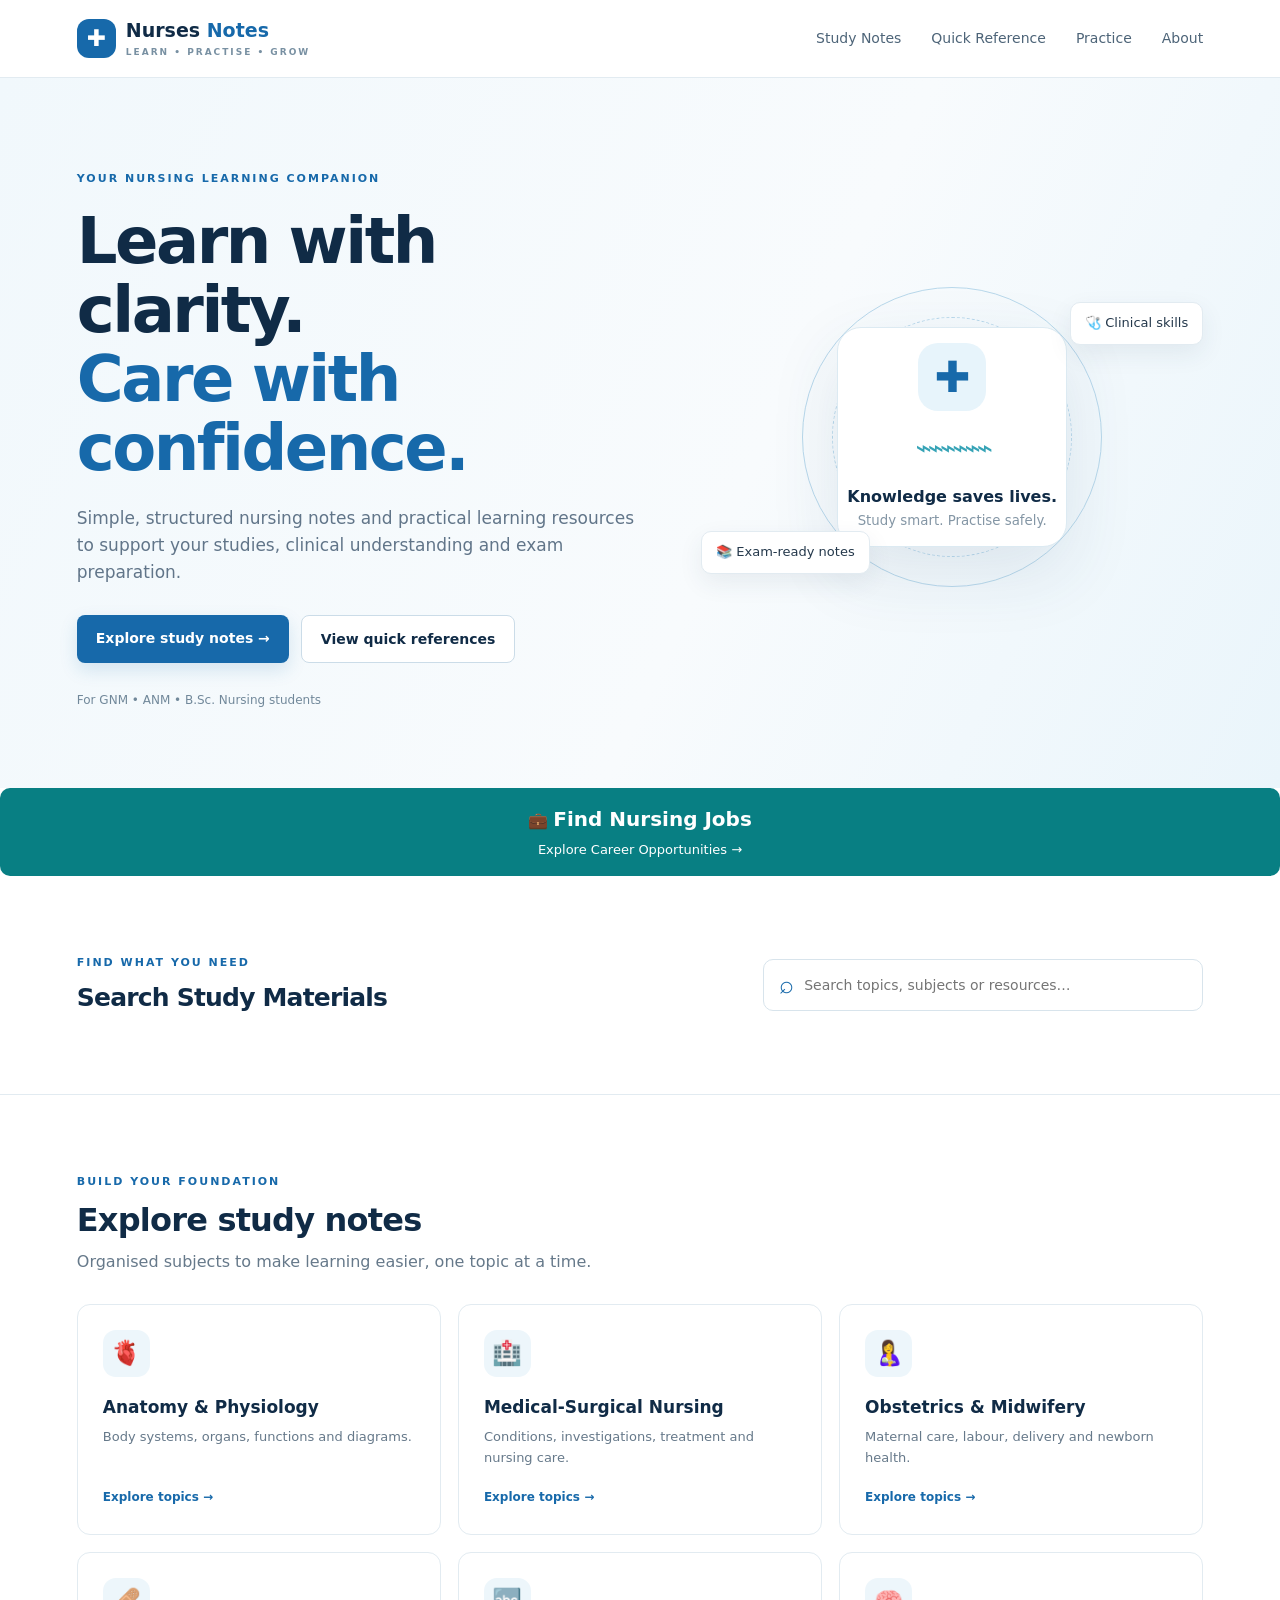
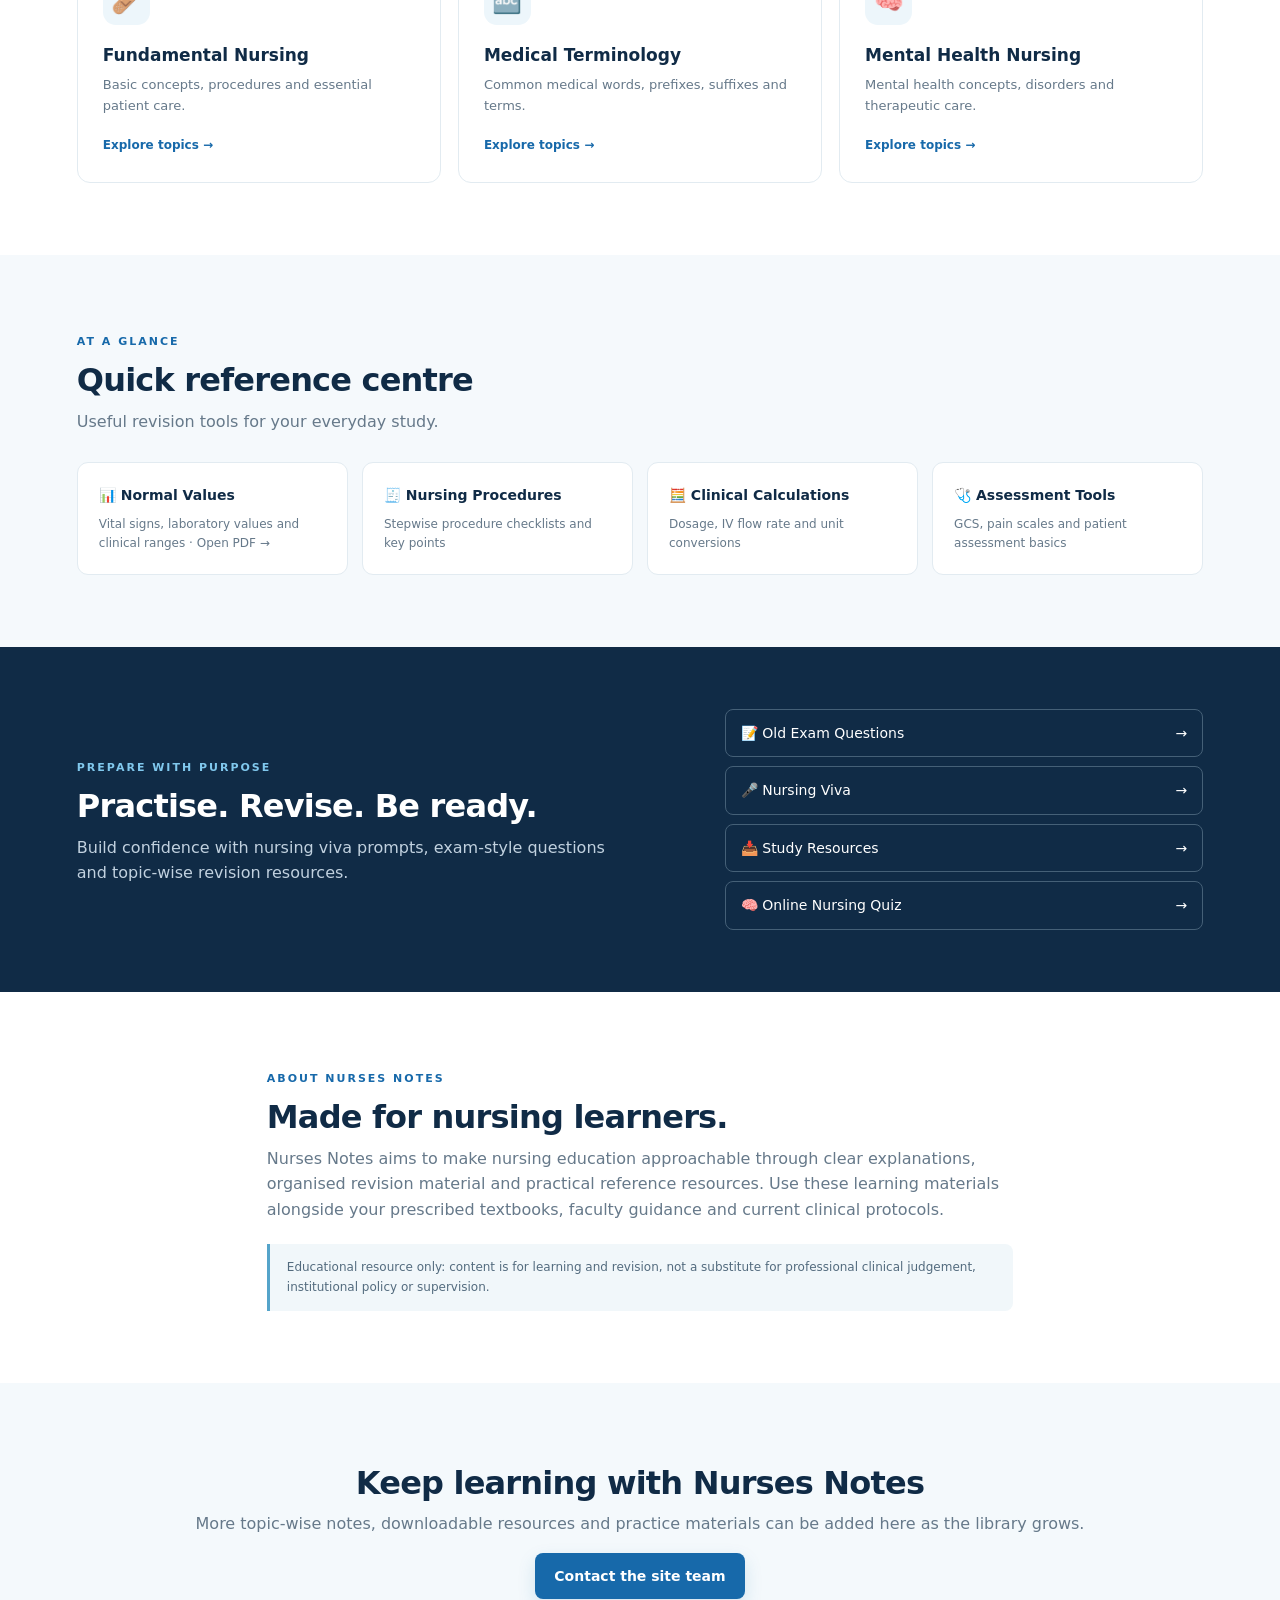
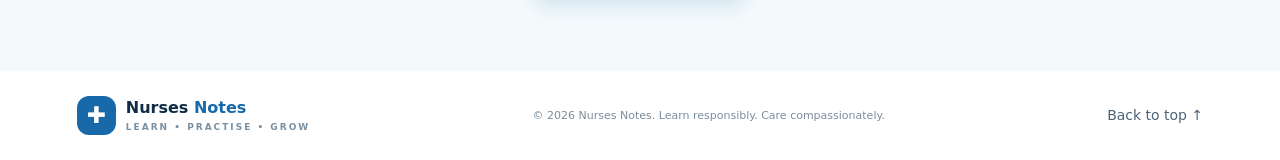
==== commit 93a1da4d: "Refactor index.html structure and styles" ====
--- a/index.html
+++ b/index.html
@@ -134,24 +134,31 @@
 </section>
 
 <!-- FIND NURSING JOBS -->
-<section class="jobs-section">
-  <div class="jobs-banner">
-
-    <span class="jobs-icon">💼</span>
-
-    <h2>Find Nursing Jobs</h2>
-
-    <p>
-      Explore Nursing Career Opportunities
-    </p>
-
-    <a class="jobs-button" href="jobs.html">
-      Explore Nursing Jobs →
-    </a>
-
-  </div>
-</section>
-
+<a href="jobs.html" class="jobs-highlight">
+  💼 <strong>Find Nursing Jobs</strong>
+  <span>Explore Career Opportunities →</span>
+</a>
+
+<style>
+.jobs-highlight {
+  display: block;
+  background: #087f83;
+  color: white;
+  padding: 15px 20px;
+  border-radius: 10px;
+  text-align: center;
+  text-decoration: none;
+}
+.jobs-highlight strong {
+  font-size: 20px;
+}
+.jobs-highlight span {
+  display: block;
+  color: white;
+  font-size: 13px;
+  margin-top: 5px;
+}
+</style>
 <!-- SEARCH -->
 <section class="search-section">
 
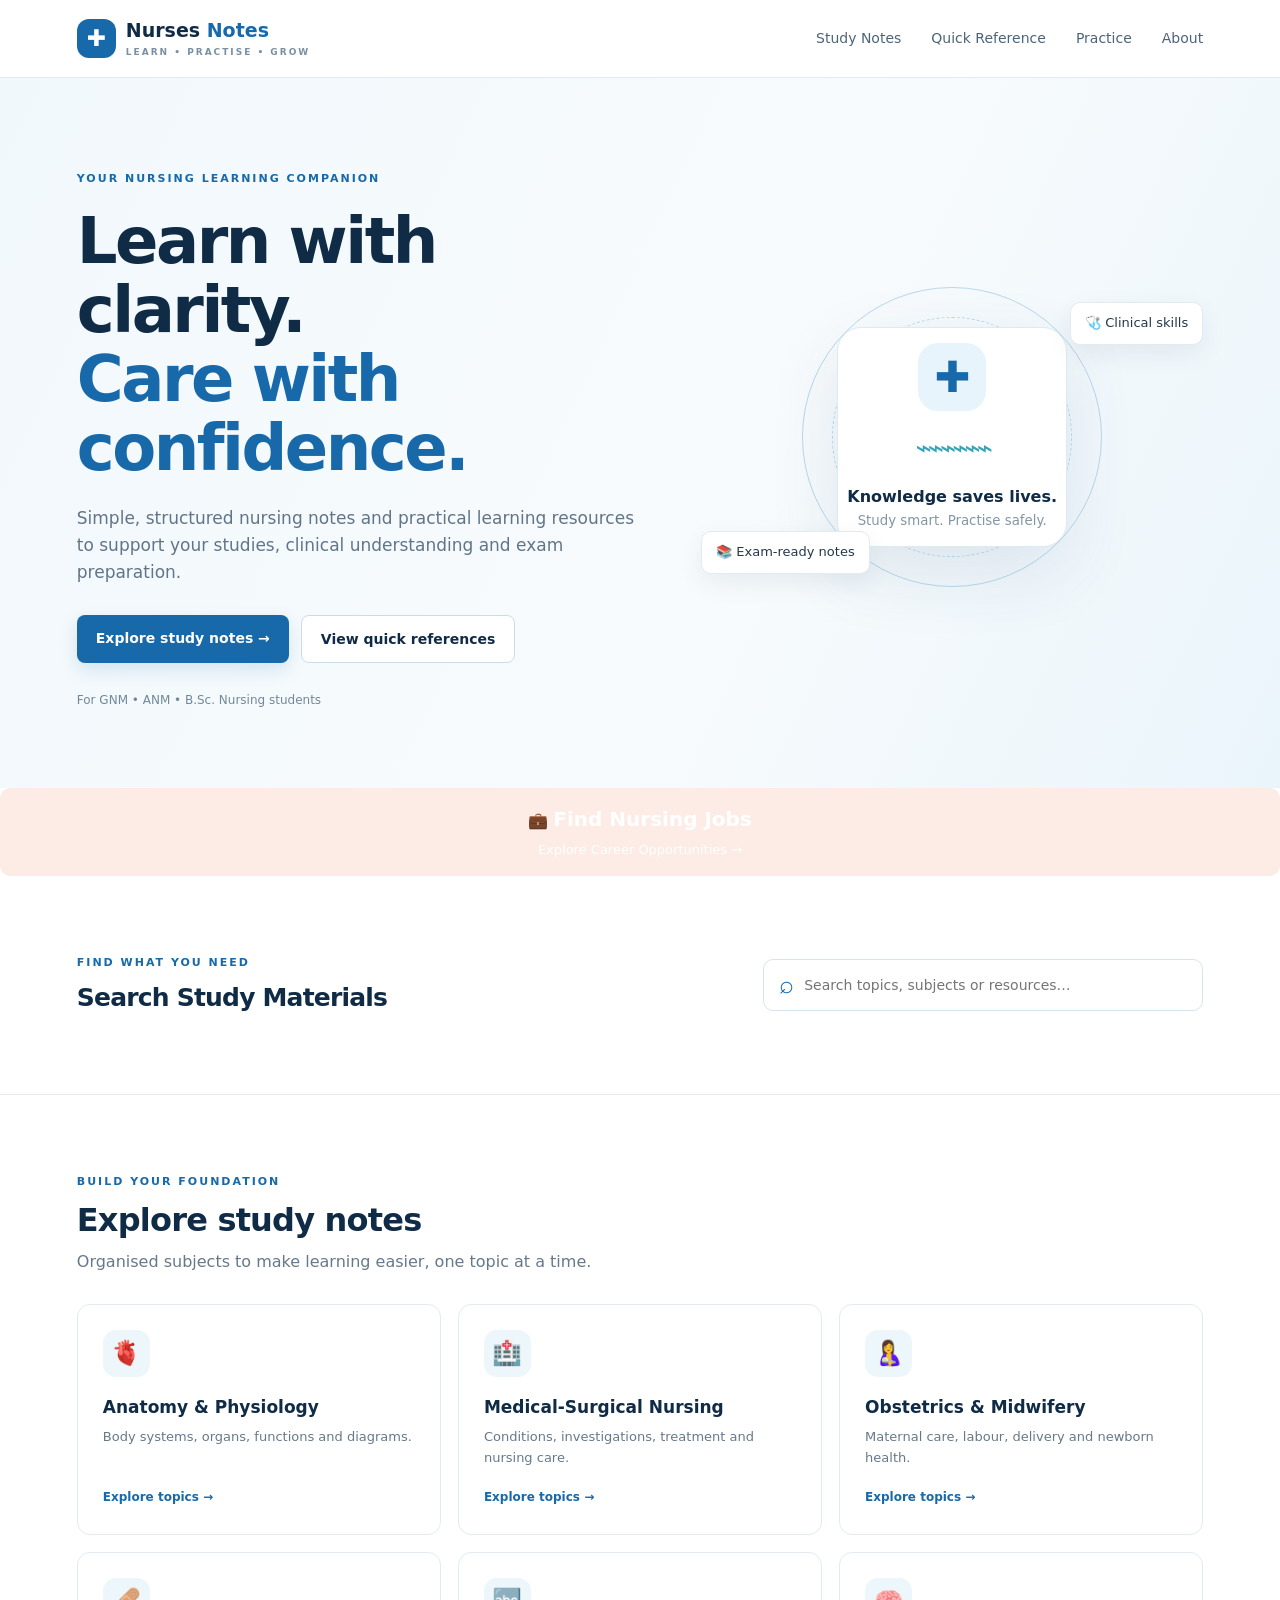
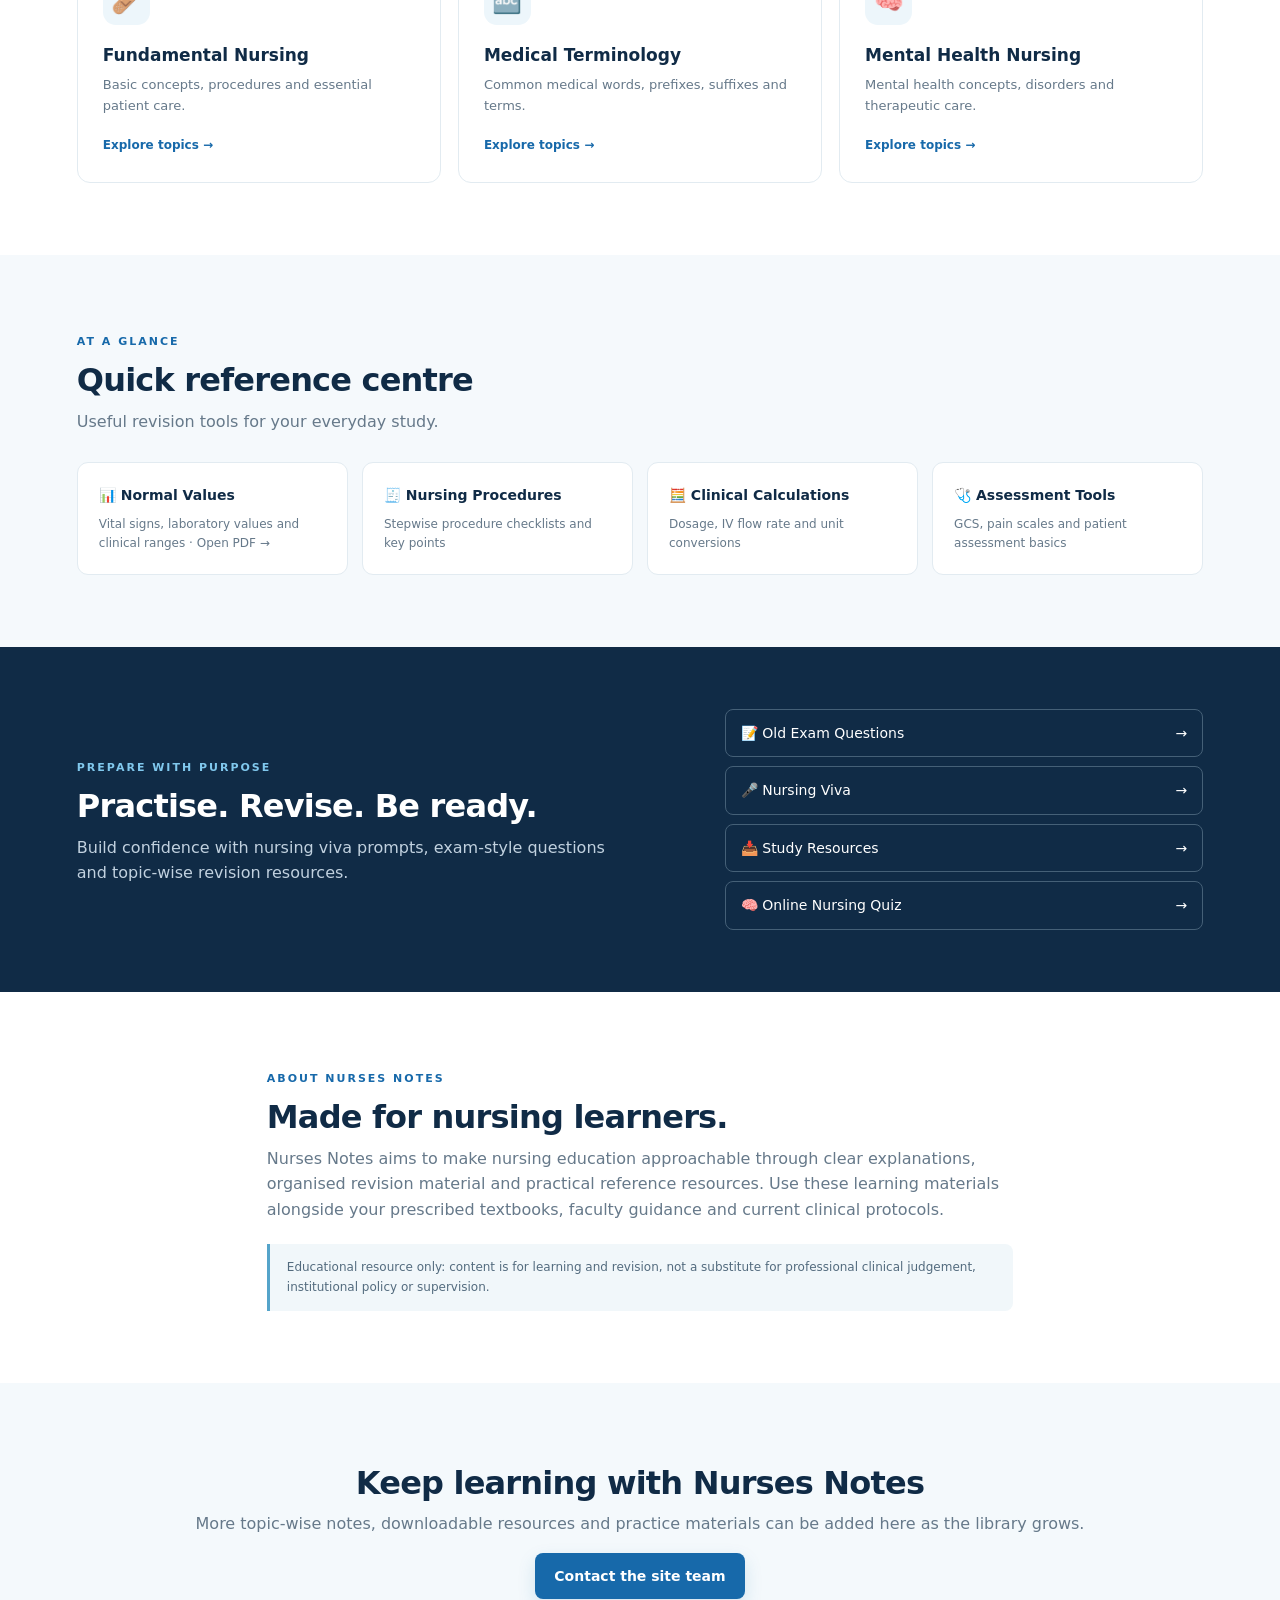
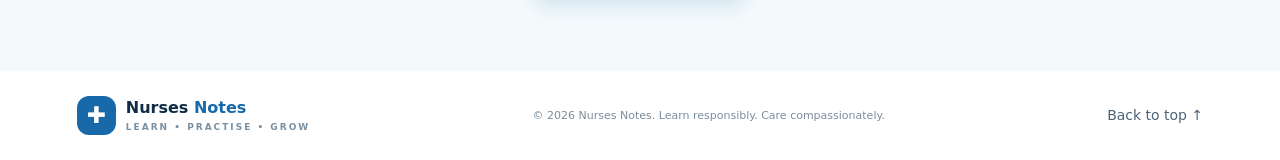
==== commit eaf030d1: "Refactor HTML structure and styles for clarity" ====
--- a/index.html
+++ b/index.html
@@ -142,7 +142,7 @@
 <style>
 .jobs-highlight {
   display: block;
-  background: #087f83;
+  background: #FCECE5;
   color: white;
   padding: 15px 20px;
   border-radius: 10px;
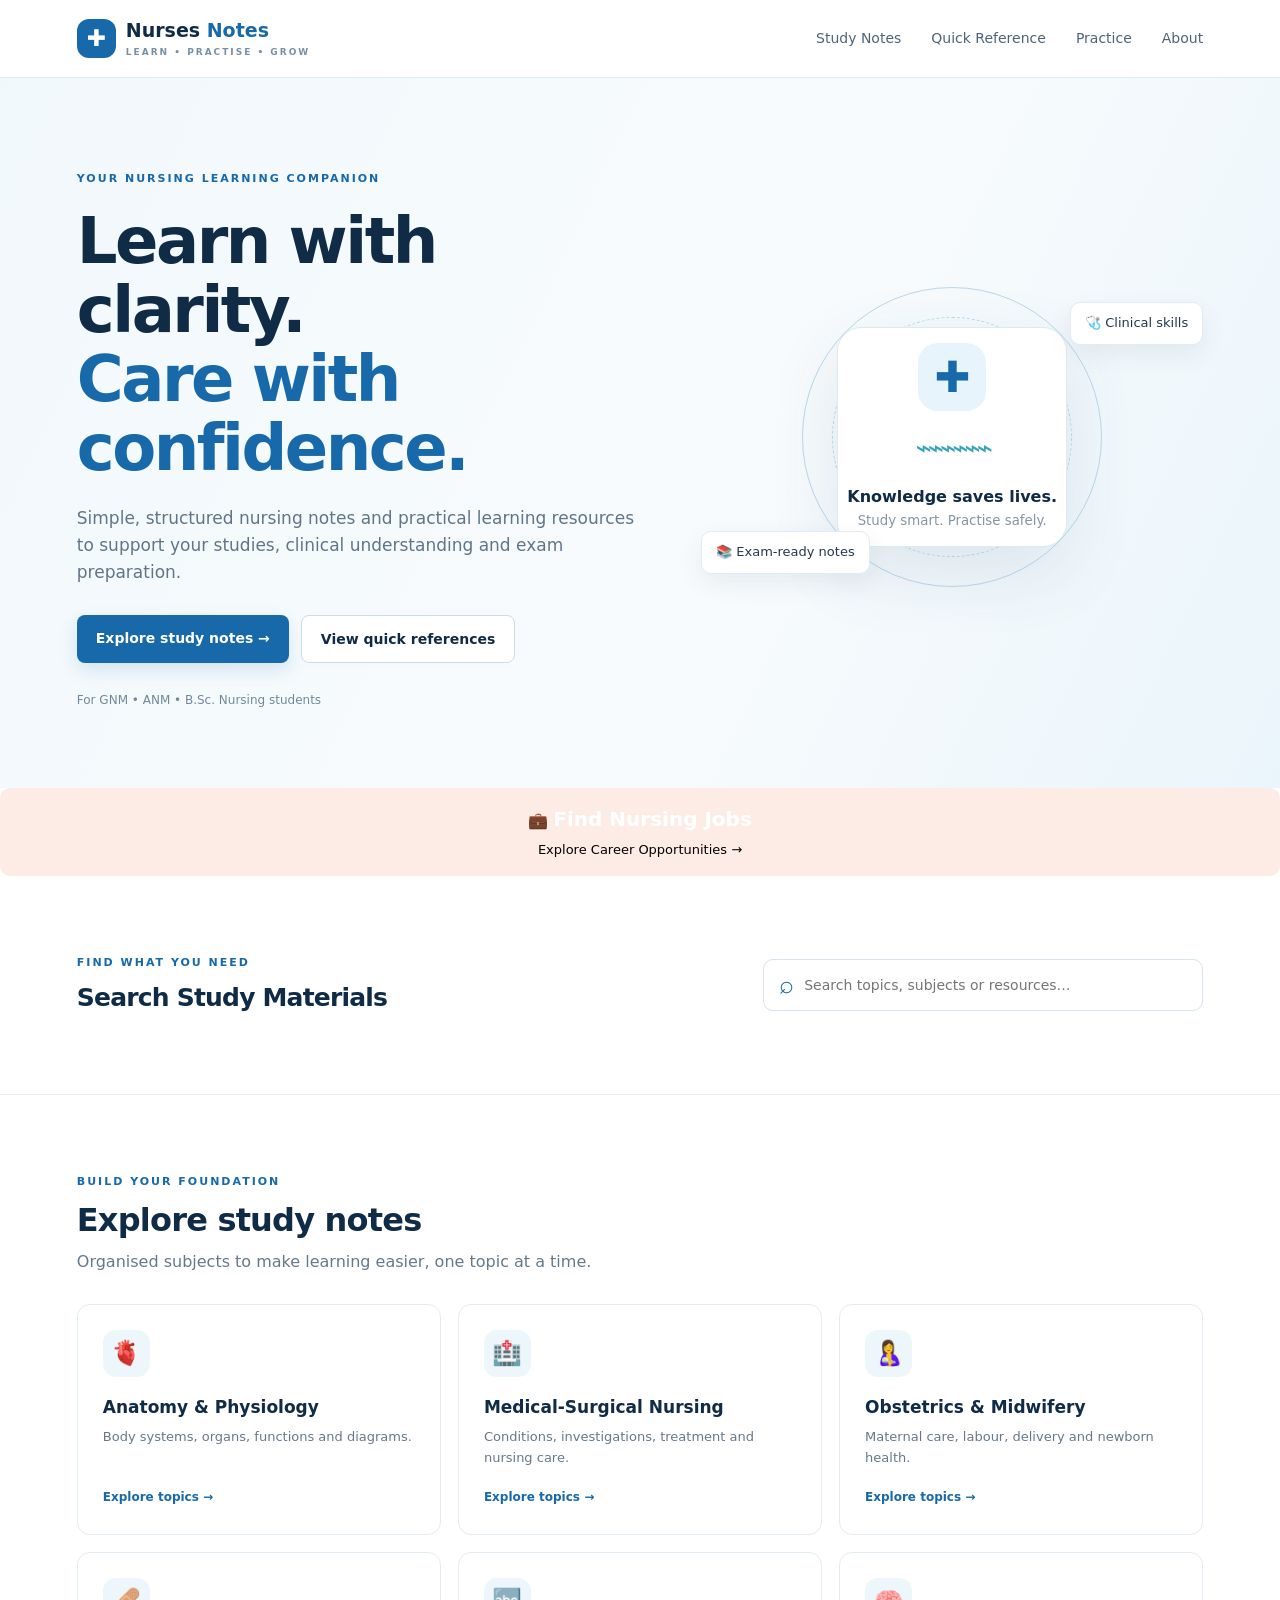
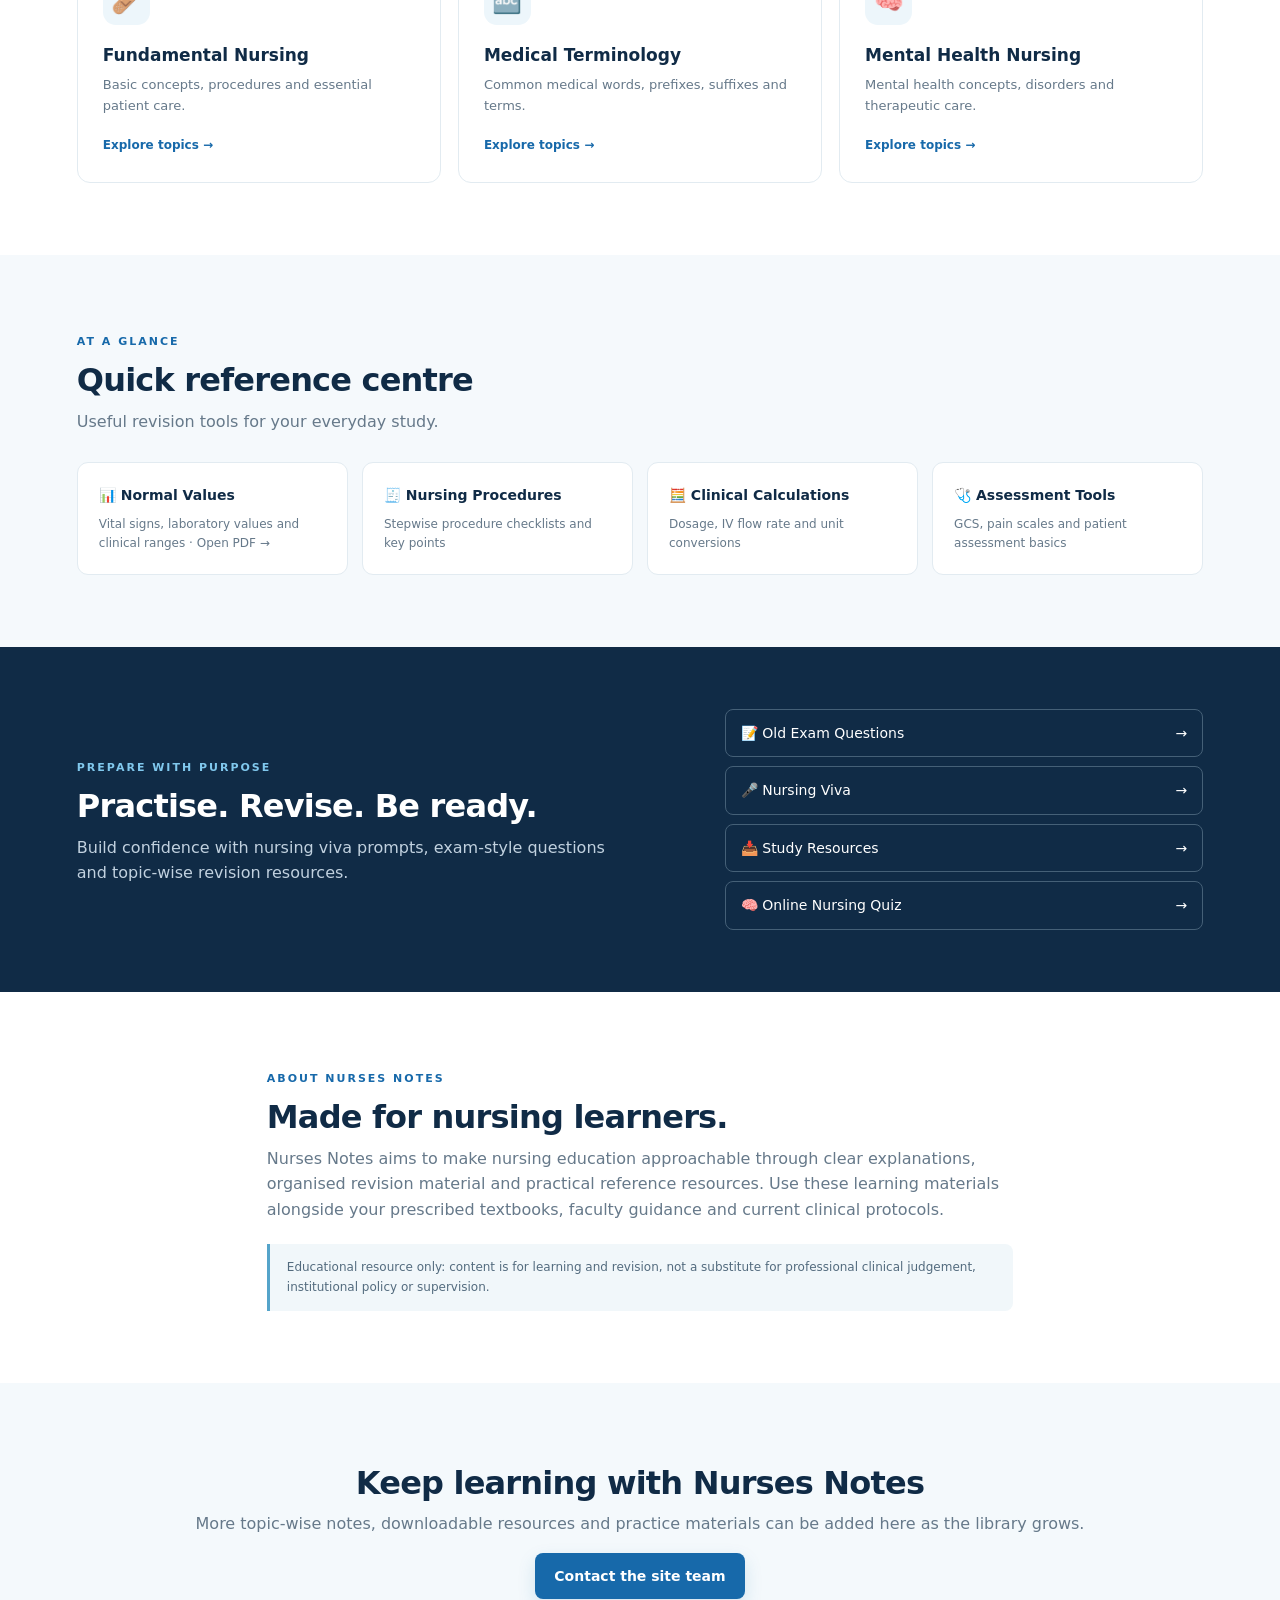
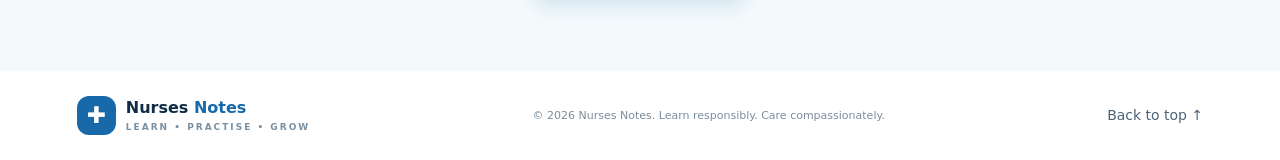
==== commit e99274dc: "Update index.html" ====
--- a/index.html
+++ b/index.html
@@ -154,7 +154,7 @@
 }
 .jobs-highlight span {
   display: block;
-  color: white;
+  color: BLACK;
   font-size: 13px;
   margin-top: 5px;
 }
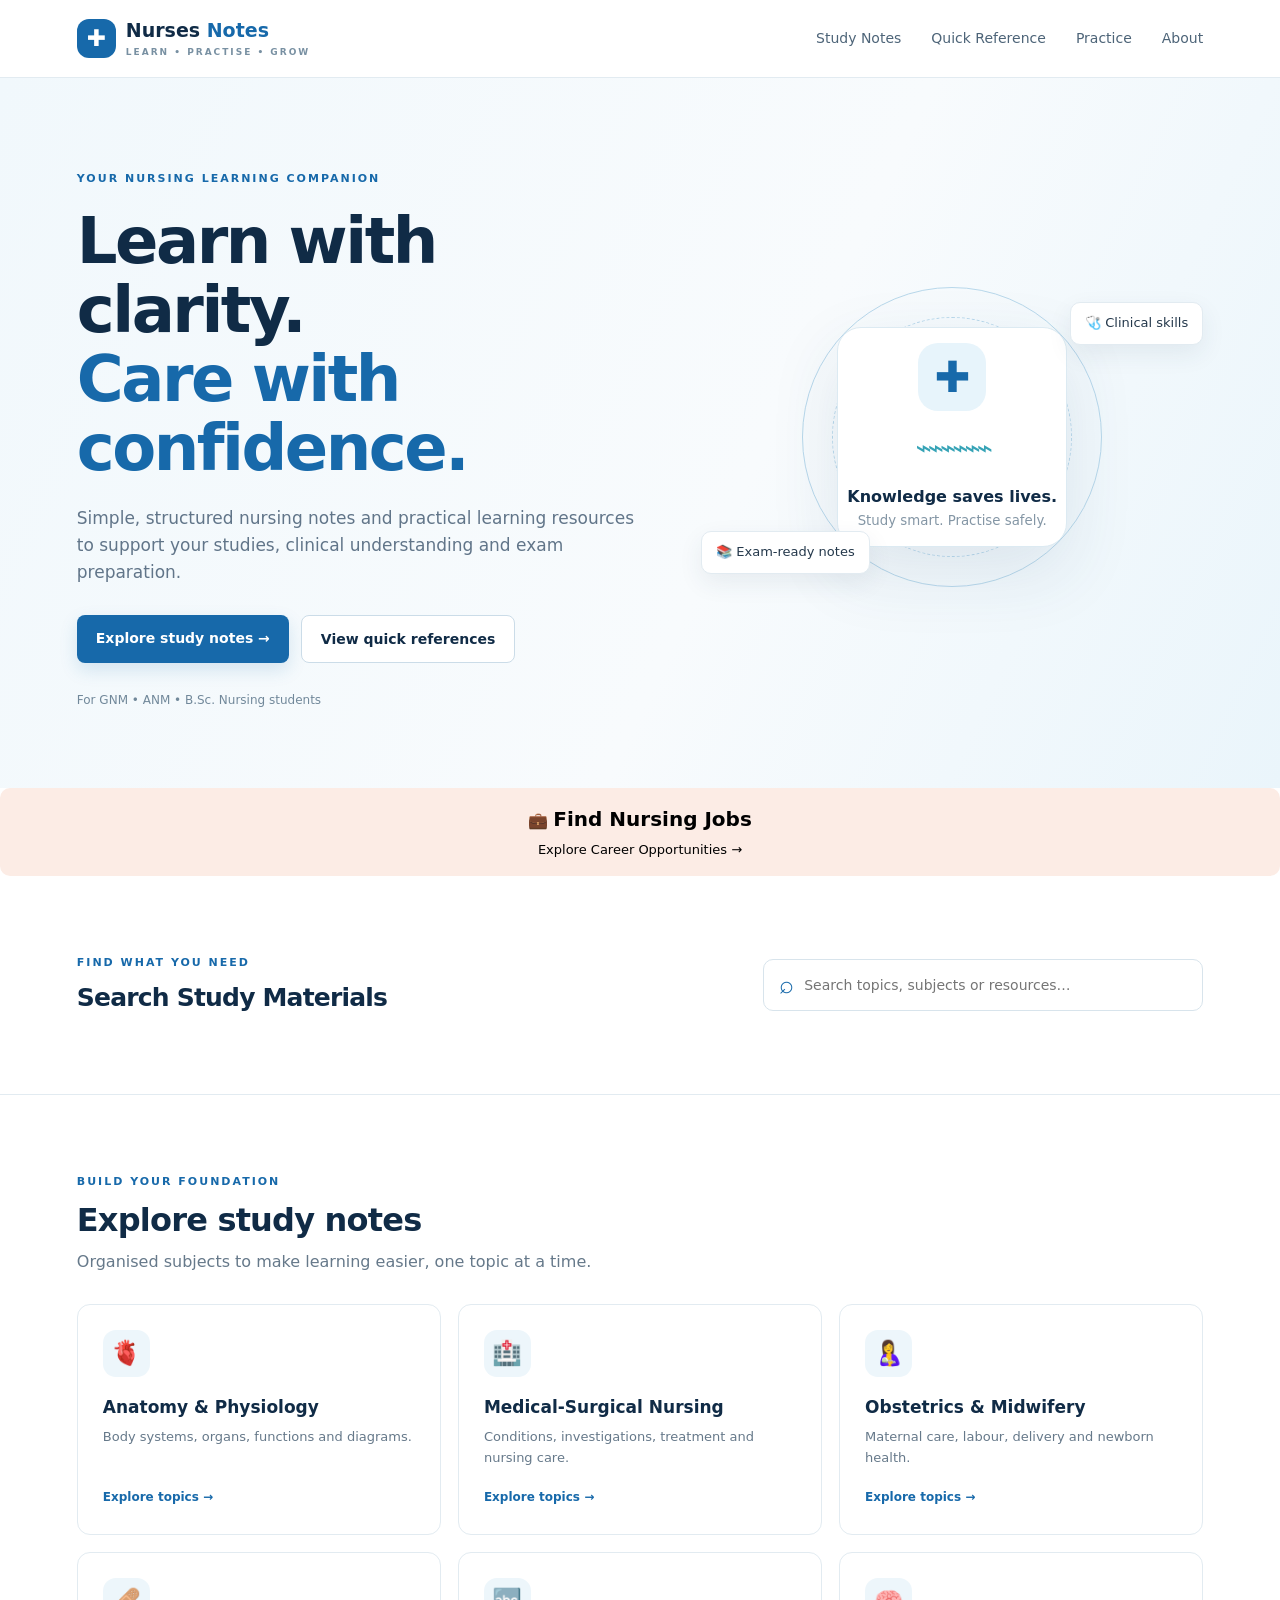
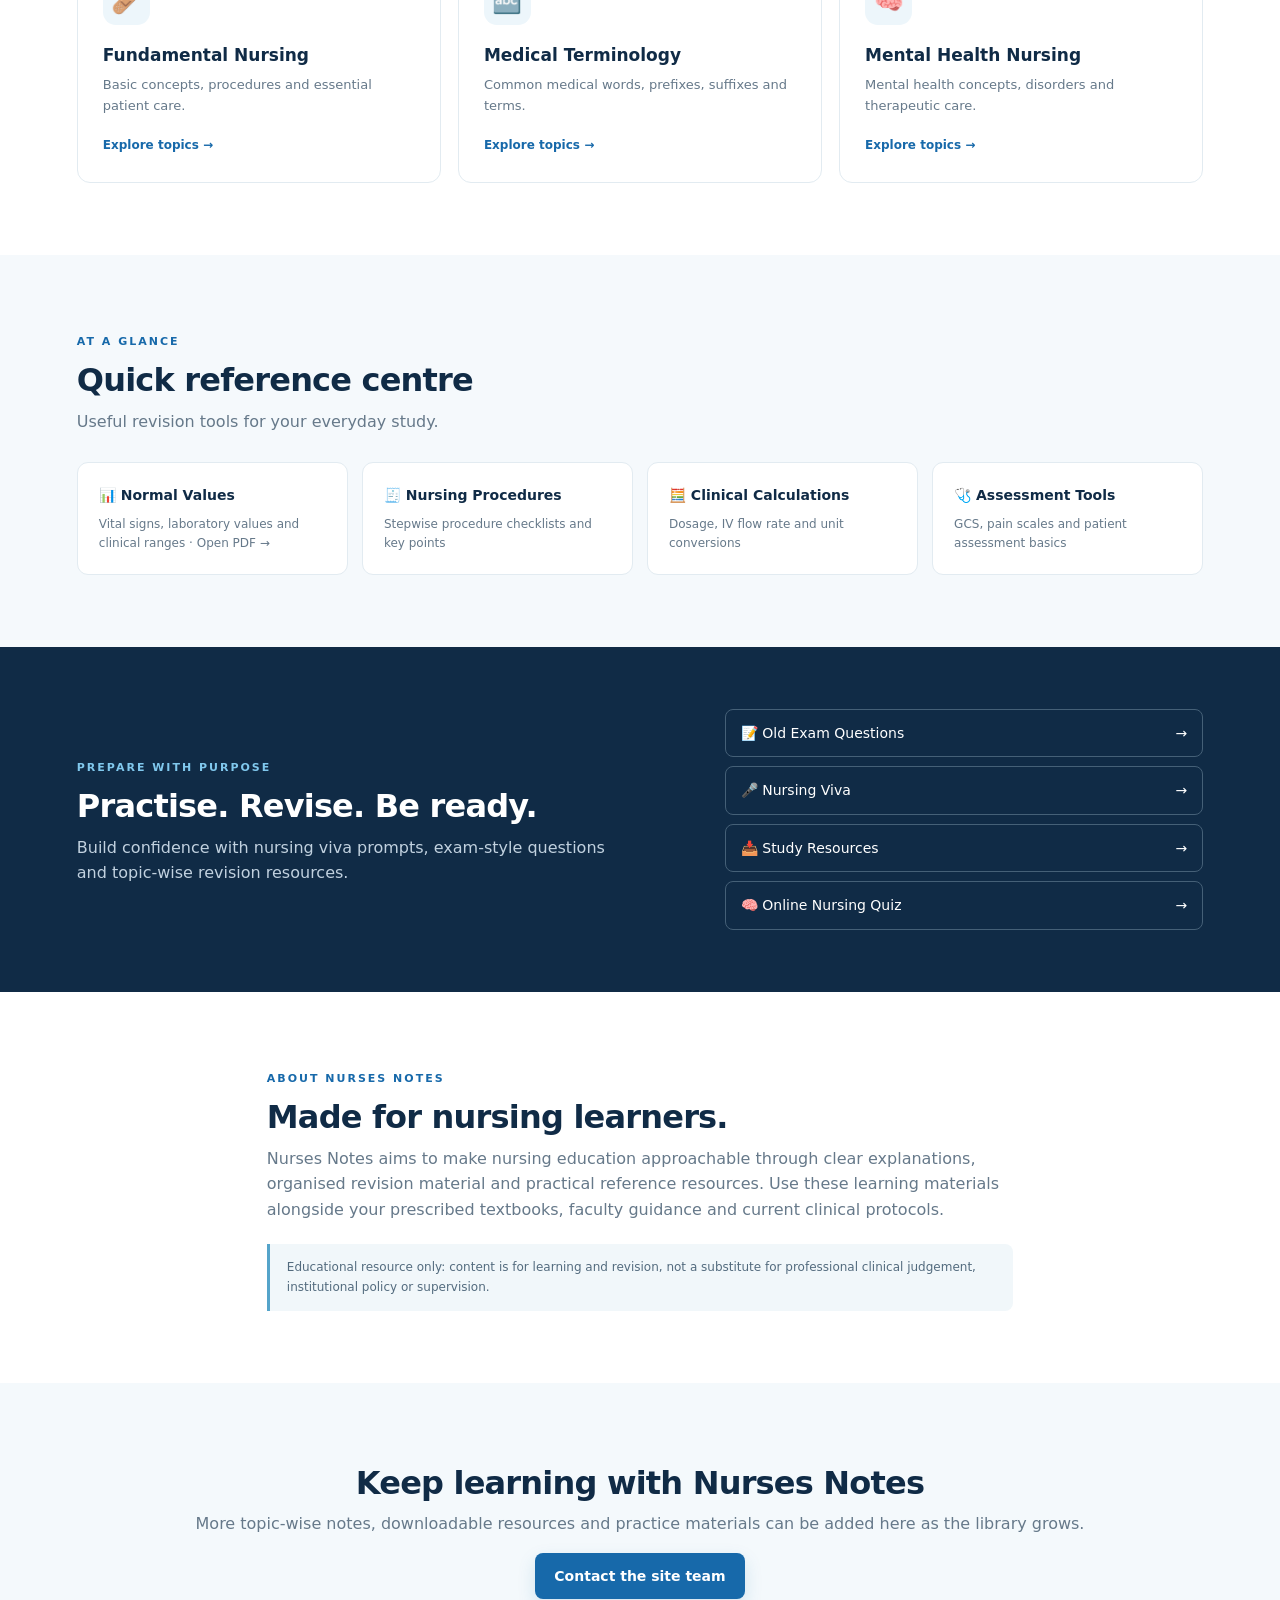
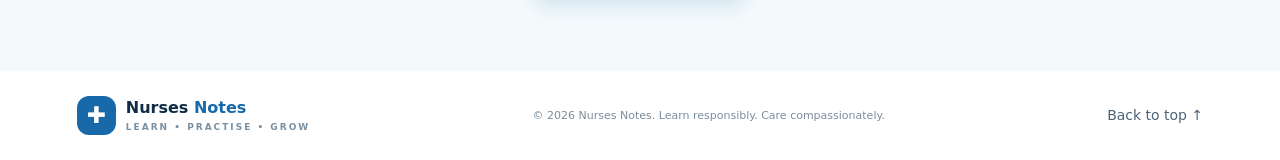
==== commit 224ce8a7: "Update index.html" ====
--- a/index.html
+++ b/index.html
@@ -143,7 +143,7 @@
 .jobs-highlight {
   display: block;
   background: #FCECE5;
-  color: white;
+  color: black;
   padding: 15px 20px;
   border-radius: 10px;
   text-align: center;
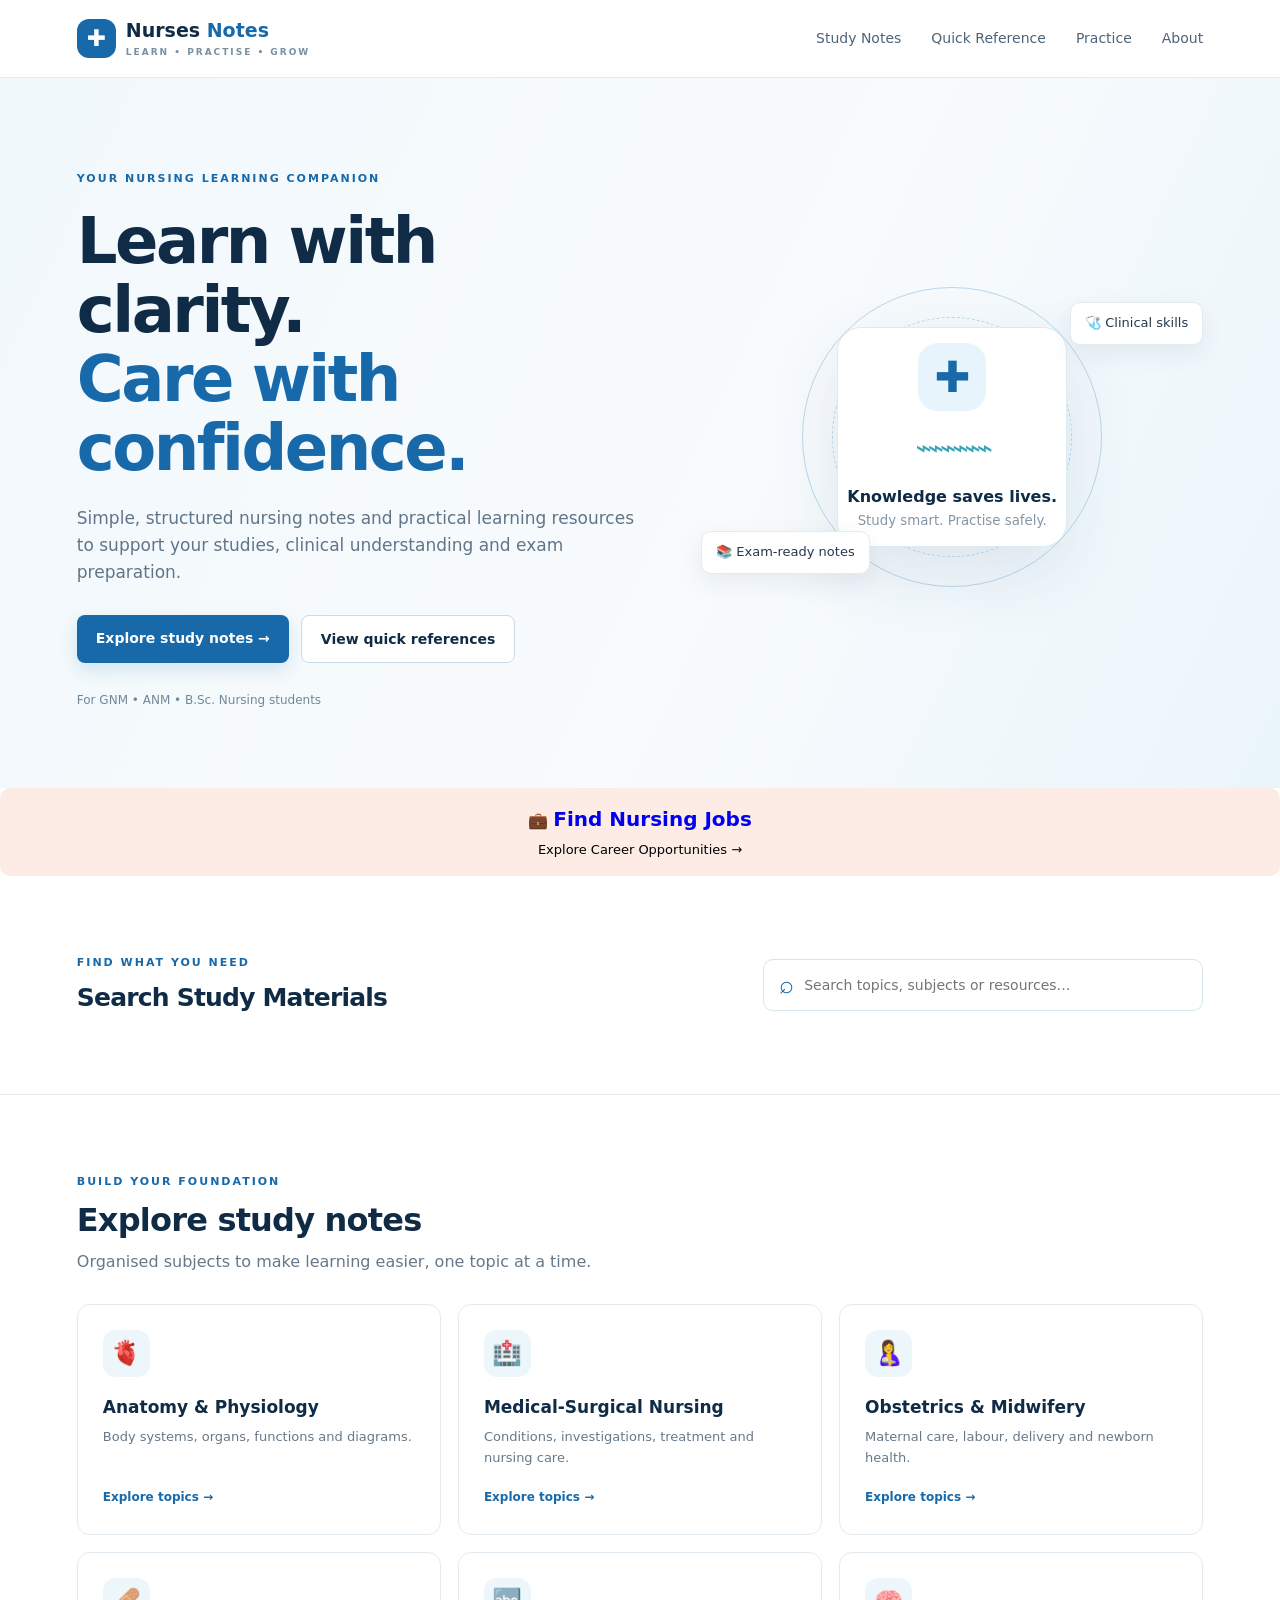
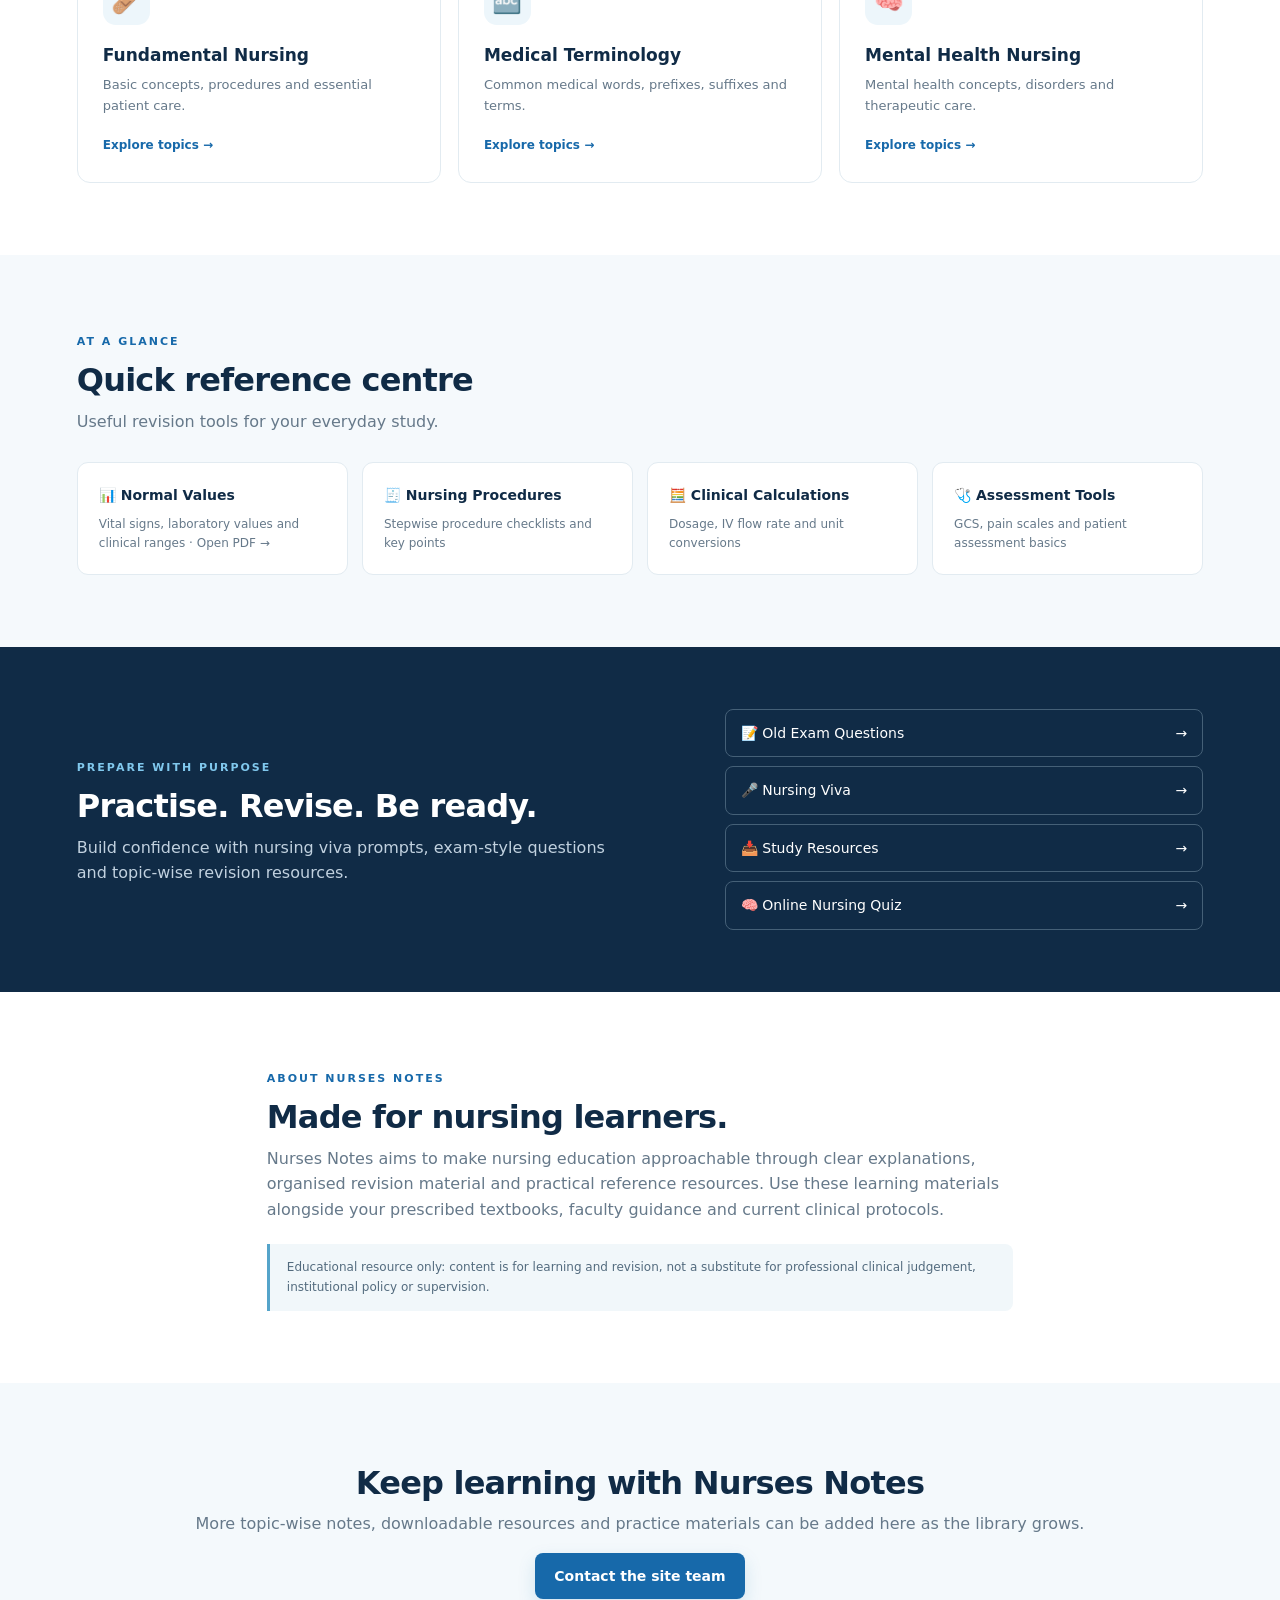
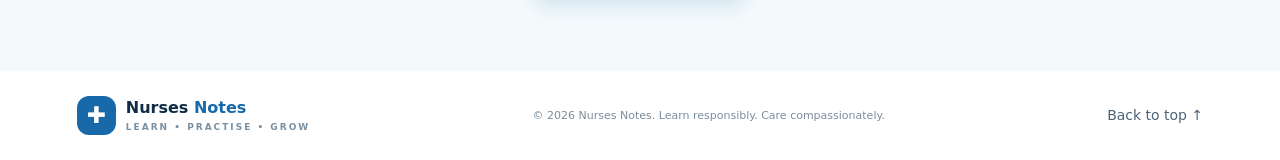
==== commit 918d414e: "Refactor index.html structure and styles" ====
--- a/index.html
+++ b/index.html
@@ -143,7 +143,7 @@
 .jobs-highlight {
   display: block;
   background: #FCECE5;
-  color: black;
+  color: linear-gradient(to bottom, #DC2626 50%, #2563EB 50%);
   padding: 15px 20px;
   border-radius: 10px;
   text-align: center;
